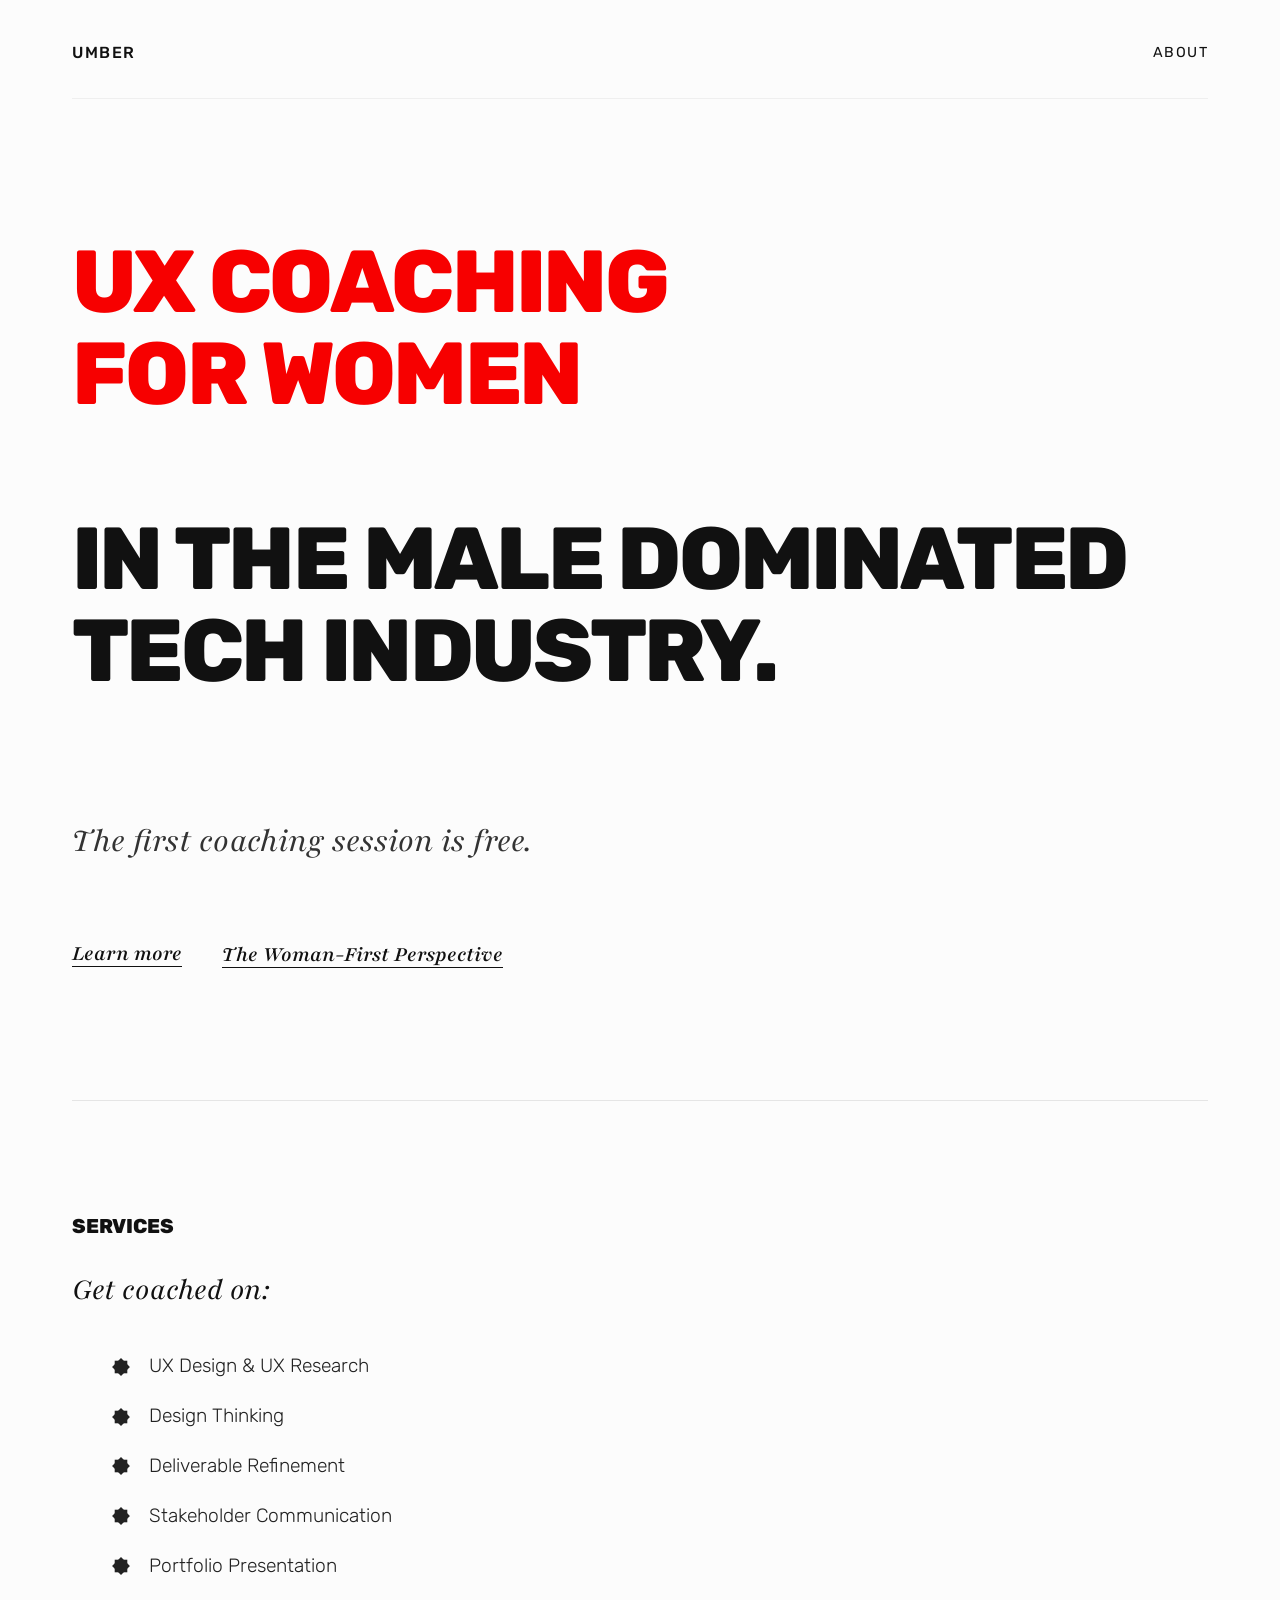
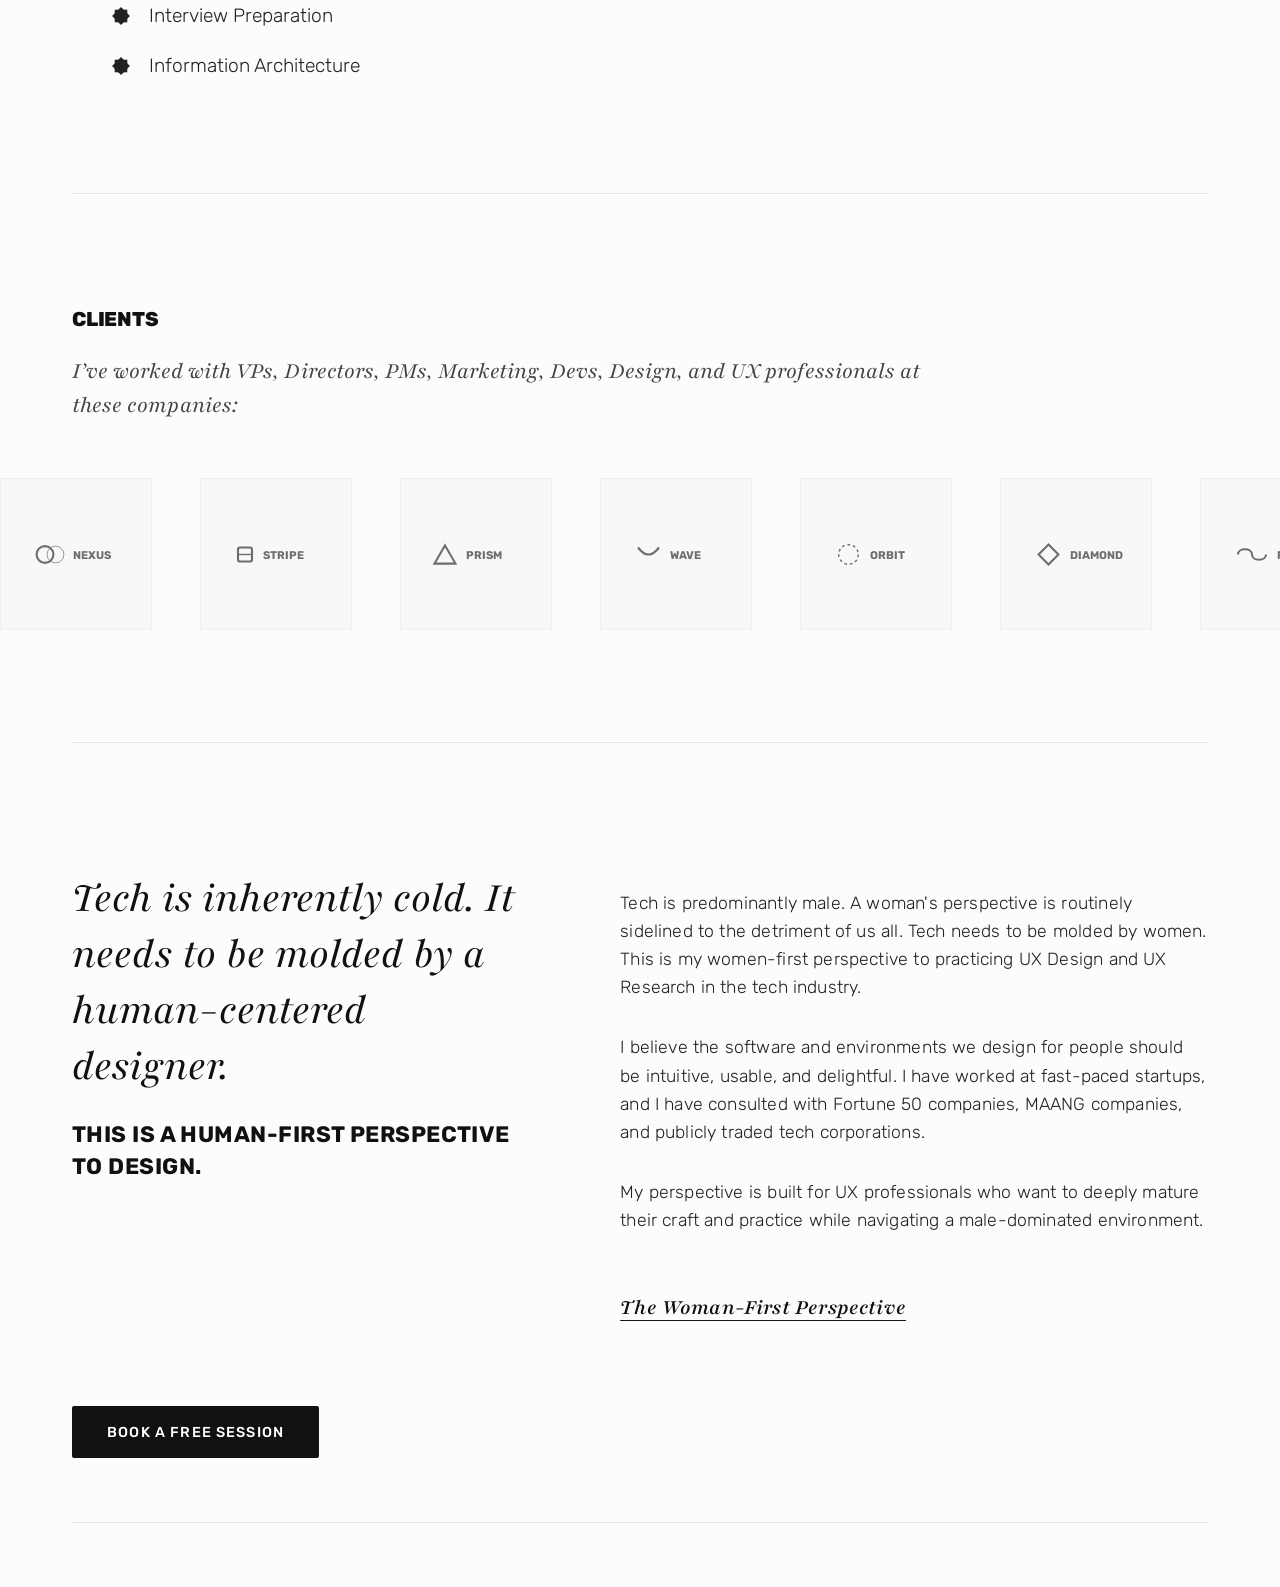
==== index.html @ 480c4ca4 "meta tags seo" ====
<!DOCTYPE html>
<html lang="en">
<head>
    <meta charset="UTF-8">
    <meta name="viewport" content="width=device-width, initial-scale=1.0">
    <title>Umber - UX Design & Research Coaching for Women in Tech</title>
    <meta name="description" content="Umber provides UX design and UX research coaching services for women in technology. Elevate your design thinking and research skills with expert, personalized mentorship.">
    
    <!-- 8-Pointed Star Favicon Data URI -->
    <link rel="icon" type="image/svg+xml" href="data:image/svg+xml,%3Csvg xmlns='http://www.w3.org/2000/svg' viewBox='0 0 100 100'%3E%3Crect x='15' y='15' width='70' height='70' fill='%23111111'/%3E%3Crect x='15' y='15' width='70' height='70' fill='%23111111' transform='rotate(45 50 50)'/%3E%3C/svg%3E">

    <!-- Google Fonts: Playfair (Serif) & Rubik (Sans-Serif) -->
    <link rel="preconnect" href="https://fonts.googleapis.com">
    <link rel="preconnect" href="https://fonts.gstatic.com" crossorigin>
    <link href="https://fonts.googleapis.com/css2?family=Playfair:ital,opsz,wght@0,5..1200,300..900;1,5..1200,300..900&family=Rubik:ital,wght@0,300..900;1,300..900&display=swap" rel="stylesheet">

    <!-- Linked External Stylesheet -->
    <link rel="stylesheet" href="style.css">
</head>
<body>

    <!-- SVG Symbol Assets -->
    <svg xmlns="http://www.w3.org/2000/svg" style="display: none;">
        <g id="eight-pointed-star">
            <rect x="15" y="15" width="70" height="70" fill="currentColor" />
            <rect x="15" y="15" width="70" height="70" fill="currentColor" transform="rotate(45 50 50)" />
        </g>
    </svg>

    <div class="container">
        
       <header id="top">
            <a href="#top" class="logo">Umber</a>
            <nav class="nav-links">
                <a href="about.html" class="nav-link">About</a>
            </nav>
        </header>

        <main>
            <section class="hero">
                <h1 class="display-message">
                    <span class="highlight-red">UX coaching <br> for women <br> <br> </span> in the male dominated tech industry.
                </h1>
                <p class="sub-headline">
                    <br> The first coaching session is free.
                </p>
                
                <div class="cta-links-wrapper">
                    <a href="#work-together" class="coastline-link">Learn more</a>
                    <button id="hero-manifesto-trigger" class="coastline-link">The Woman-First Perspective</button>
                </div>
            </section>

            <div class="divider"></div>

            <section class="capabilities-section" id="work-together">
                <h2 class="section-header-display">Services</h2>
                <h3 class="capabilities-subheader">Get coached on:</h3>
                
                <ul class="capabilities-list">
                    <li>
                        <svg class="star-icon" viewBox="0 0 100 100"><use href="#eight-pointed-star"/></svg>
                        UX Design & UX Research
                    </li>
                     <li>
                        <svg class="star-icon" viewBox="0 0 100 100"><use href="#eight-pointed-star"/></svg>
                        Design Thinking
                    </li>
                    <li>
                        <svg class="star-icon" viewBox="0 0 100 100"><use href="#eight-pointed-star"/></svg>
                        Deliverable Refinement
                    </li>
                    <li>
                        <svg class="star-icon" viewBox="0 0 100 100"><use href="#eight-pointed-star"/></svg>
                        Stakeholder Communication
                    </li>
                    <li>
                        <svg class="star-icon" viewBox="0 0 100 100"><use href="#eight-pointed-star"/></svg>
                        Portfolio Presentation
                    </li>
                    <li>
                        <svg class="star-icon" viewBox="0 0 100 100"><use href="#eight-pointed-star"/></svg>
                        Interview Preparation 
                    </li>
                    <li>
                        <svg class="star-icon" viewBox="0 0 100 100"><use href="#eight-pointed-star"/></svg>
                        Information Architecture
                    </li>
                  
                </ul>
            </section>

            <div class="divider"></div>

            <section class="credentials-section">
                <h2 class="section-header-display">Clients</h2>
                <h3 class="credentials-subheader">
                    I’ve worked with VPs, Directors, PMs, Marketing, Devs, Design, and UX professionals at these companies:
                </h3>
                
                <div class="logo-ticker-container">
                    <div class="logo-ticker-track">
                        <!-- Custom Modern Minimalist SVG Logos instead of generic texts -->
                        <div class="logo-box">
                            <svg class="logo-svg" viewBox="0 0 150 50" xmlns="http://www.w3.org/2000/svg">
                                <circle cx="30" cy="25" r="12" fill="none" stroke="#111" stroke-width="3"/>
                                <circle cx="45" cy="25" r="12" fill="none" stroke="#111" stroke-width="1"/>
                                <text x="70" y="31" font-family="'Rubik', sans-serif" font-weight="700" font-size="16" fill="#111">NEXUS</text>
                            </svg>
                        </div>
                        <div class="logo-box">
                            <svg class="logo-svg" viewBox="0 0 150 50" xmlns="http://www.w3.org/2000/svg">
                                <rect x="20" y="15" width="20" height="20" rx="3" fill="none" stroke="#111" stroke-width="3"/>
                                <line x1="20" y1="25" x2="40" y2="25" stroke="#111" stroke-width="2"/>
                                <text x="55" y="31" font-family="'Rubik', sans-serif" font-weight="700" font-size="16" fill="#111">STRIPE</text>
                            </svg>
                        </div>
                        <div class="logo-box">
                            <svg class="logo-svg" viewBox="0 0 150 50" xmlns="http://www.w3.org/2000/svg">
                                <polygon points="30,12 45,38 15,38" fill="none" stroke="#111" stroke-width="3"/>
                                <text x="60" y="31" font-family="'Rubik', sans-serif" font-weight="700" font-size="16" fill="#111">PRISM</text>
                            </svg>
                        </div>
                        <div class="logo-box">
                            <svg class="logo-svg" viewBox="0 0 150 50" xmlns="http://www.w3.org/2000/svg">
                                <path d="M20,15 Q35,35 50,15" fill="none" stroke="#111" stroke-width="3"/>
                                <text x="65" y="31" font-family="'Rubik', sans-serif" font-weight="700" font-size="16" fill="#111">WAVE</text>
                            </svg>
                        </div>
                        <div class="logo-box">
                            <svg class="logo-svg" viewBox="0 0 150 50" xmlns="http://www.w3.org/2000/svg">
                                <circle cx="35" cy="25" r="14" fill="none" stroke="#111" stroke-width="2" stroke-dasharray="4,4"/>
                                <text x="65" y="31" font-family="'Rubik', sans-serif" font-weight="700" font-size="16" fill="#111">ORBIT</text>
                            </svg>
                        </div>
                        <div class="logo-box">
                            <svg class="logo-svg" viewBox="0 0 150 50" xmlns="http://www.w3.org/2000/svg">
                                <rect x="25" y="15" width="20" height="20" fill="none" stroke="#111" stroke-width="3" transform="rotate(45 35 25)"/>
                                <text x="65" y="31" font-family="'Rubik', sans-serif" font-weight="700" font-size="16" fill="#111">DIAMOND</text>
                            </svg>
                        </div>
                        <div class="logo-box">
                            <svg class="logo-svg" viewBox="0 0 150 50" xmlns="http://www.w3.org/2000/svg">
                                <path d="M20,25 C20,15 40,15 40,25 C40,35 60,35 60,25" fill="none" stroke="#111" stroke-width="3"/>
                                <text x="75" y="31" font-family="'Rubik', sans-serif" font-weight="700" font-size="16" fill="#111">FLOW</text>
                            </svg>
                        </div>
                        <div class="logo-box">
                            <svg class="logo-svg" viewBox="0 0 150 50" xmlns="http://www.w3.org/2000/svg">
                                <line x1="20" y1="15" x2="40" y2="35" stroke="#111" stroke-width="3"/>
                                <line x1="40" y1="15" x2="20" y2="35" stroke="#111" stroke-width="3"/>
                                <text x="55" y="31" font-family="'Rubik', sans-serif" font-weight="700" font-size="16" fill="#111">MATRIX</text>
                            </svg>
                        </div>
                        
                        <!-- Duplicate Track for Infinite Animation Loop -->
                        <div class="logo-box">
                            <svg class="logo-svg" viewBox="0 0 150 50" xmlns="http://www.w3.org/2000/svg">
                                <circle cx="30" cy="25" r="12" fill="none" stroke="#111" stroke-width="3"/>
                                <circle cx="45" cy="25" r="12" fill="none" stroke="#111" stroke-width="1"/>
                                <text x="70" y="31" font-family="'Rubik', sans-serif" font-weight="700" font-size="16" fill="#111">NEXUS</text>
                            </svg>
                        </div>
                        <div class="logo-box">
                            <svg class="logo-svg" viewBox="0 0 150 50" xmlns="http://www.w3.org/2000/svg">
                                <rect x="20" y="15" width="20" height="20" rx="3" fill="none" stroke="#111" stroke-width="3"/>
                                <line x1="20" y1="25" x2="40" y2="25" stroke="#111" stroke-width="2"/>
                                <text x="55" y="31" font-family="'Rubik', sans-serif" font-weight="700" font-size="16" fill="#111">STRIPE</text>
                            </svg>
                        </div>
                        <div class="logo-box">
                            <svg class="logo-svg" viewBox="0 0 150 50" xmlns="http://www.w3.org/2000/svg">
                                <polygon points="30,12 45,38 15,38" fill="none" stroke="#111" stroke-width="3"/>
                                <text x="60" y="31" font-family="'Rubik', sans-serif" font-weight="700" font-size="16" fill="#111">PRISM</text>
                            </svg>
                        </div>
                        <div class="logo-box">
                            <svg class="logo-svg" viewBox="0 0 150 50" xmlns="http://www.w3.org/2000/svg">
                                <path d="M20,15 Q35,35 50,15" fill="none" stroke="#111" stroke-width="3"/>
                                <text x="65" y="31" font-family="'Rubik', sans-serif" font-weight="700" font-size="16" fill="#111">WAVE</text>
                            </svg>
                        </div>
                        <div class="logo-box">
                            <svg class="logo-svg" viewBox="0 0 150 50" xmlns="http://www.w3.org/2000/svg">
                                <circle cx="35" cy="25" r="14" fill="none" stroke="#111" stroke-width="2" stroke-dasharray="4,4"/>
                                <text x="65" y="31" font-family="'Rubik', sans-serif" font-weight="700" font-size="16" fill="#111">ORBIT</text>
                            </svg>
                        </div>
                        <div class="logo-box">
                            <svg class="logo-svg" viewBox="0 0 150 50" xmlns="http://www.w3.org/2000/svg">
                                <rect x="25" y="15" width="20" height="20" fill="none" stroke="#111" stroke-width="3" transform="rotate(45 35 25)"/>
                                <text x="65" y="31" font-family="'Rubik', sans-serif" font-weight="700" font-size="16" fill="#111">DIAMOND</text>
                            </svg>
                        </div>
                        <div class="logo-box">
                            <svg class="logo-svg" viewBox="0 0 150 50" xmlns="http://www.w3.org/2000/svg">
                                <path d="M20,25 C20,15 40,15 40,25 C40,35 60,35 60,25" fill="none" stroke="#111" stroke-width="3"/>
                                <text x="75" y="31" font-family="'Rubik', sans-serif" font-weight="700" font-size="16" fill="#111">FLOW</text>
                            </svg>
                        </div>
                        <div class="logo-box">
                            <svg class="logo-svg" viewBox="0 0 150 50" xmlns="http://www.w3.org/2000/svg">
                                <line x1="20" y1="15" x2="40" y2="35" stroke="#111" stroke-width="3"/>
                                <line x1="40" y1="15" x2="20" y2="35" stroke="#111" stroke-width="3"/>
                                <text x="55" y="31" font-family="'Rubik', sans-serif" font-weight="700" font-size="16" fill="#111">MATRIX</text>
                            </svg>
                        </div>
                    </div>
                </div>
            </section>

            <div class="divider"></div>

            <section class="about-section" id="manifesto-section">
                <div class="manifesto-lead">
                    Tech is inherently cold. It needs to be molded by a human-centered designer.
                    <span>This is a human-first perspective to design.</span>
                </div>

                <div class="about-content">
                    <input type="checkbox" id="read-more-toggle">
                    
                    <p>
                        Tech is predominantly male. A woman's perspective is routinely sidelined to the detriment of us all. Tech needs to be molded by women. This is my women-first perspective to practicing UX Design and UX Research in the tech industry.
                    </p>
                    <p>
                        I believe the software and environments we design for people should be intuitive, usable, and delightful. I have worked at fast-paced startups, and I have consulted with Fortune 50 companies, MAANG companies, and publicly traded tech corporations. 
                    </p>
                    <p>
                        My perspective is built for UX professionals who want to deeply mature their craft and practice while navigating a male-dominated environment.
                    </p>

                    <div class="read-more-target">
                        <p>
                            In tech, men control the pace of work. The woman-first lens flips this paradigm completely. It requires changing the default behavior mechanics of how you show up in digital spaces daily.
                        </p>

                        <div class="framework-block">
                            <div class="framework-title">Be Woman First To:</div>
                            <ul class="framework-list first-list">
                                <li>Enter the meeting room</li>
                                <li>Turn on your camera</li>
                                <li>Respond in lines of communication</li>
                                <li>Push the execution update</li>
                                <li>Summarize the alignment</li>
                            </ul>

                            <div class="framework-title">Be Woman Last To:</div>
                            <ul class="framework-list last-list">
                                <li>Organize secondary administrative tasks</li>
                                <li>Remind others of basic responsibilities</li>
                                <li>Clean up administrative messes</li>
                            </ul>
                        </div>

                        <p>
                            This means forgoing default subordinate roles in favor of taking absolute control of the pace of work.
                        </p>

                        <div class="consequences-container">
                            <div class="consequence-card">
                                <div class="consequence-num">1st Order</div>
                                <div class="consequence-text">You will instantly become significantly more valuable to your immediate team.</div>
                            </div>
                            <div class="consequence-card">
                                <div class="consequence-num">2nd Order</div>
                                <div class="consequence-text">You will secure actual organizational power and leverage.</div>
                            </div>
                            <div class="consequence-card threat">
                                <div class="consequence-num">3rd Order</div>
                                <div class="consequence-text">You will become a direct threat to the male-tech-complex.</div>
                            </div>
                        </div>
                    </div>
                    
                    <label for="read-more-toggle" class="coastline-link read-more-trigger">The Woman-First Perspective</label>
                </div>
            </section>

            <div class="cta-links-wrapper">
                    <a href="https://calendly.com/umber-umberconsulting/30min" target="_blank" class="calendly-anchor">
                        <button class="calendly-btn" style="cursor: pointer;">Book a Free Session</button>
                    </a>
                     </div>

            <div class="divider"></div>

    
        </main>
    </div>

    <script>
        // Micro-interaction Handler to manage scroll & manifesto expand
        const heroManifestoTrigger = document.getElementById('hero-manifesto-trigger');
        const readMoreToggle = document.getElementById('read-more-toggle');
        const manifestoSection = document.getElementById('manifesto-section');

        heroManifestoTrigger.addEventListener('click', (e) => {
            e.preventDefault();
            
            // Check the hidden read more input box to reveal the full content
            readMoreToggle.checked = true;

            // Smoothly target scroll focus down to the manifesto section
            manifestoSection.scrollIntoView({ behavior: 'smooth' });
        });
    </script>
</body>
</html>
---- style.css ----
{
box-sizing: border-box;
margin: 0;
padding: 0;
}

html {
scroll-behavior: smooth;
}

body {
background-color: #fcfcfc;
color: #111111;
font-family: 'Rubik', sans-serif;
font-weight: 300;
line-height: 1.6;
overflow-x: hidden;
}

/* STREAMING_CHUNK: Setting up reusable grid container dimensions /
/ Layout Container */
.container {
max-width: 1200px;
margin: 0 auto;
padding: 0 4rem;
}

@media (max-width: 768px) {
.container {
padding: 0 1.5rem;
}
}

 /* Header / Navigation */
        header {
                        position: sticky;
            top: 0;

            background-color: rgba(252, 252, 252, 0.95);
            backdrop-filter: blur(12px);
            -webkit-backdrop-filter: blur(12px);
            z-index: 1000;
            padding: 2rem 0;

            display: flex;
            justify-content: space-between;
            align-items: center;
            border-bottom: 1px solid rgba(17, 17, 17, 0.05);
            transition: padding 0.3s ease;
        }

        .logo {
            font-family: 'Rubik', sans-serif;
            font-weight: 500;
            font-size: 1rem;
            text-transform: uppercase;
            letter-spacing: 0.1em;
            text-decoration: none;
            color: #111111;
        }

        .nav-links {
            display: flex;
            gap: 2.5rem;
        }

        .nav-link {
            font-family: 'Rubik', sans-serif;
            font-weight: 400;
            font-size: 0.9rem;
            text-transform: uppercase;
            letter-spacing: 0.1em;
            text-decoration: none;
            color: #111111;
            position: relative;
            transition: color 0.2s ease;
        }

        .nav-link::after {
            content: '';
            position: absolute;
            width: 100%;
            transform: scaleX(0);
            height: 1px;
            bottom: -4px;
            left: 0;
            background-color: #f70000;
            transform-origin: bottom right;
            transition: transform 0.25s ease-out;
        }

        .nav-link:hover {
            color: #f70000;
        }

        .nav-link:hover::after {
            transform: scaleX(1);
            transform-origin: bottom left;
        }

/* Divider Line */
.divider {
height: 1px;
background-color: #e5e5e5;
margin: 4rem 0;
}

/* STREAMING_CHUNK: Styling homepage hero components and headline markers /
/ Hero Section */
.hero {
min-height: 70vh;
display: flex;
flex-direction: column;
justify-content: center;
padding: 4rem 0;
}

.display-message {
font-family: 'Rubik', sans-serif;
font-weight: 800;
font-size: clamp(2.8rem, 7vw, 5.5rem);
line-height: 1.05;
letter-spacing: -0.03em;
text-transform: uppercase;
margin-bottom: 2.5rem;
max-width: 1150px;
}

.highlight-red {
color: #f70000;
}

.sub-headline {
font-family: 'Playfair', serif;
font-style: italic;
font-weight: 400;
font-size: clamp(1.4rem, 2.8vw, 2.2rem);
color: #333333;
margin-bottom: 3.5rem;
max-width: 850px;
line-height: 1.3;
}

/* STREAMING_CHUNK: Configuring typographic links for premium brand look /
/ Inline CTA Links Block */
.cta-links-wrapper {
display: flex;
flex-wrap: wrap;
gap: 2.5rem;
margin-top: 1rem;
}

/* Calendly Rectangle Button Style */
.calendly-anchor {
text-decoration: none;
display: inline-block;
}

.calendly-btn {
display: inline-block;
font-family: 'Rubik', sans-serif;
font-weight: 500;
font-size: 0.9rem;
text-transform: uppercase;
letter-spacing: 0.08em;
background-color: #111111;
color: #ffffff;
border: none;
border-radius: 2px;
padding: 1.1rem 2.2rem;
cursor: pointer;
transition: background-color 0.2s ease, transform 0.1s ease;
}

.calendly-btn:hover {
background-color: #333333; /* Lighter black on hover */
}

.calendly-btn:active {
background-color: #444444; /* Even lighter black on click /
transform: scale(0.98); / Visual responsive feedback */
}

/* Typographic Coastline-fallback Link Styles */
.coastline-link {
display: inline-block;
font-family: 'Coastline', 'Playfair', serif;
font-style: italic;
font-weight: 600;
font-size: clamp(1.1rem, 1.8vw, 1.4rem);
color: #111111;
text-decoration: underline;
text-underline-offset: 6px;
text-decoration-thickness: 1px;
cursor: pointer;
border: none;
background: none;
padding: 0;
transition: color 0.2s ease, text-decoration-color 0.2s ease;
}

.coastline-link:hover,
.coastline-link:focus {
color: #666666;
text-decoration-color: #666666;
outline: none;
}

/* STREAMING_CHUNK: Defining structural layout headers and layout services /
/ Section Headings Styling */
.section-header-display {
font-family: 'Rubik', sans-serif;
font-weight: 800;
font-size: 20px;
line-height: 1.2;
letter-spacing: -0.01em;
text-transform: uppercase;
margin-bottom: 0.75rem;
color: #111111;
}

/* Capabilities Section */
.capabilities-section {
padding: 2rem 0;
scroll-margin-top: 4rem;
}

.capabilities-subheader {
font-family: 'Playfair', serif;
font-style: italic;
font-weight: 400;
font-size: clamp(1.4rem, 2.5vw, 2rem);
color: #111111;
margin-bottom: 2.5rem;
line-height: 1.3;
}

.capabilities-list {
list-style: none;
display: flex;
flex-direction: column;
gap: clamp(12px, 1.5vw, 20px);
}

.capabilities-list li {
font-family: 'Rubik', sans-serif;
font-weight: 300;
font-size: clamp(1.1rem, 1.5vw, 1.5rem);
color: #222222;
display: flex;
align-items: center;
gap: 1.2rem;
}

.star-icon {
width: clamp(14px, 1.5vw, 18px);
height: clamp(14px, 1.5vw, 18px);
flex-shrink: 0;
}

/* STREAMING_CHUNK: Formatting infinite marquee client logo loop and frames /
/ Credentials Section */
.credentials-section {
padding: 2rem 0;
}

.credentials-subheader {
font-family: 'Playfair', serif;
font-style: italic;
font-weight: 400;
font-size: clamp(1.1rem, 2vw, 1.5rem);
color: #444444;
margin-bottom: 2.5rem;
max-width: 900px;
line-height: 1.4;
}

/* Infinite Horizontal Logo Ticker */
.logo-ticker-container {
width: 100vw;
position: relative;
left: 50%;
right: 50%;
margin-left: -50vw;
margin-right: -50vw;
overflow: hidden;
display: flex;
}

.logo-ticker-track {
display: flex;
width: calc(150px * 16 + 3rem * 16);
animation: slowScroll 35s linear infinite;
gap: 3rem;
padding: 1rem 0;
}

.logo-ticker-container:hover .logo-ticker-track {
animation-play-state: paused;
}

.logo-box {
width: 150px;
height: 150px;
flex-shrink: 0;
display: flex;
align-items: center;
justify-content: center;
background-color: #f7f7f7;
border: 1px solid #e9e9e9;
filter: grayscale(100%);
opacity: 0.6;
transition: opacity 0.2s ease, filter 0.2s ease;
}

.logo-box:hover {
filter: grayscale(0%);
opacity: 0.9;
}

.logo-svg {
width: 70%;
height: 70%;
}

@keyframes slowScroll {
0% { transform: translateX(0); }
100% { transform: translateX(calc(-150px * 8 - 3rem * 8)); }
}

/* STREAMING_CHUNK: Styling editorial layout and manifesto layout grids /
/ Enhanced Manifesto Style About Section */
.about-section {
display: grid;
grid-template-columns: 1fr 1.3fr;
gap: 6rem;
padding-top: 4rem;
padding-bottom: 4rem;
align-items: start;
scroll-margin-top: 4rem;
}

@media (max-width: 900px) {
.about-section {
grid-template-columns: 1fr;
gap: 4rem;
padding-bottom: 4rem;
}
}

.manifesto-lead {
font-family: 'Playfair', serif;
font-style: italic;
font-weight: 400;
font-size: clamp(1.8rem, 3.5vw, 2.8rem);
line-height: 1.25;
color: #111111;
}

.manifesto-lead span {
display: block;
margin-top: 1.5rem;
font-family: 'Rubik', sans-serif;
font-weight: 700;
font-style: normal;
font-size: clamp(1.1rem, 1.8vw, 1.4rem);
text-transform: uppercase;
letter-spacing: 0.02em;
line-height: 1.4;
}

/* Narrative Column Styles */
.about-content {
font-family: 'Rubik', sans-serif;
font-weight: 300;
font-size: clamp(1.1rem, 1.3vw, 1.35rem);
letter-spacing: 0.01em;
color: #222222;
}

.about-content p {
margin-bottom: 2rem;
}

.framework-block {
margin: 2.5rem 0;
padding-left: 1.5rem;
border-left: 1px solid #111111;
}

.framework-title {
font-weight: 600;
text-transform: uppercase;
font-size: 0.95rem;
letter-spacing: 0.05em;
margin-bottom: 1rem;
color: #111111;
}

.framework-list {
list-style: none;
display: flex;
flex-direction: column;
gap: 0.5rem;
margin-bottom: 1.5rem;
}

.framework-list li {
position: relative;
}

.framework-list.first-list li::before {
content: "→";
position: absolute;
left: -1.2rem;
color: #111111;
}

.framework-list.last-list li::before {
content: "×";
position: absolute;
left: -1.2rem;
color: #888888;
font-weight: 400;
}

/* STREAMING_CHUNK: Adjusting structural spacing for consequences and order markers /
/ Order of Consequences Styling */
.consequences-container {
margin-top: 3rem;
display: flex;
flex-direction: column;
gap: 1.5rem;
}

.consequence-card {
display: grid;
grid-template-columns: 140px 1fr;
gap: 1.5rem;
align-items: start;
}

@media (max-width: 480px) {
.consequence-card {
grid-template-columns: 1fr;
gap: 0.5rem;
}
}

.consequence-num {
font-family: 'Playfair', serif;
font-style: italic;
font-weight: 400;
font-size: clamp(1.3rem, 2vw, 1.6rem);
line-height: 1.2;
color: #111111;
}

.consequence-text {
font-weight: 300;
line-height: 1.4;
padding-top: 0.2rem;
}

.consequence-card.threat .consequence-num,
.consequence-card.threat .consequence-text {
font-weight: 300;
}

/* Progressive Read More Engine */
.read-more-target {
max-height: 0;
opacity: 0;
overflow: hidden;
transition: max-height 0.5s cubic-bezier(0, 1, 0, 1), opacity 0.4s ease;
}

#read-more-toggle {
display: none;
}

#read-more-toggle:checked ~ .read-more-target {
max-height: 1500px;
opacity: 1;
transition: max-height 0.8s cubic-bezier(1, 0, 1, 0), opacity 0.6s ease;
}

.read-more-trigger {
display: inline-block;
margin-top: 1.5rem;
}

#read-more-toggle:checked ~ .read-more-trigger {
display: none;
}

/* STREAMING_CHUNK: Setting up biography profiles and vector layout definitions /
/ About Page - Profile Details Layout */
.bio-section {
padding: 2rem 0 8rem 0;
}

.bio-grid {
display: grid;
grid-template-columns: 1fr 2fr;
gap: 4rem;
margin-top: 2rem;
align-items: start;
}

@media (max-width: 768px) {
.bio-grid {
grid-template-columns: 1fr;
gap: 2.5rem;
}
}

.bio-profile-card {
display: flex;
flex-direction: column;
gap: 1.5rem;
}

.avatar-frame {
width: 100%;
max-width: 280px;
aspect-ratio: 1;
background-color: #f3f3f3;
border: 1px solid #e5e5e5;
border-radius: 8px;
display: flex;
align-items: center;
justify-content: center;
overflow: hidden;
padding: 1.5rem;
}

.avatar-svg {
width: 100%;
height: 100%;
color: #111111;
opacity: 0.85;
}

.avatar-svg .accent-star {
color: #f70000;
}

.bio-name {
font-family: 'Playfair', serif;
font-style: italic;
font-weight: 600;
font-size: 1.8rem;
color: #111111;
line-height: 1.2;
}

.bio-title {
font-family: 'Rubik', sans-serif;
font-weight: 400;
font-size: 0.95rem;
text-transform: uppercase;
letter-spacing: 0.05em;
color: #666666;
margin-top: -0.5rem;
}

.bio-narrative {
font-family: 'Rubik', sans-serif;
font-weight: 300;
font-size: clamp(1.1rem, 1.3vw, 1.35rem);
letter-spacing: 0.01em;
color: #222222;
display: flex;
flex-direction: column;
gap: 2rem;
}

.bio-narrative p {
line-height: 1.6;
}
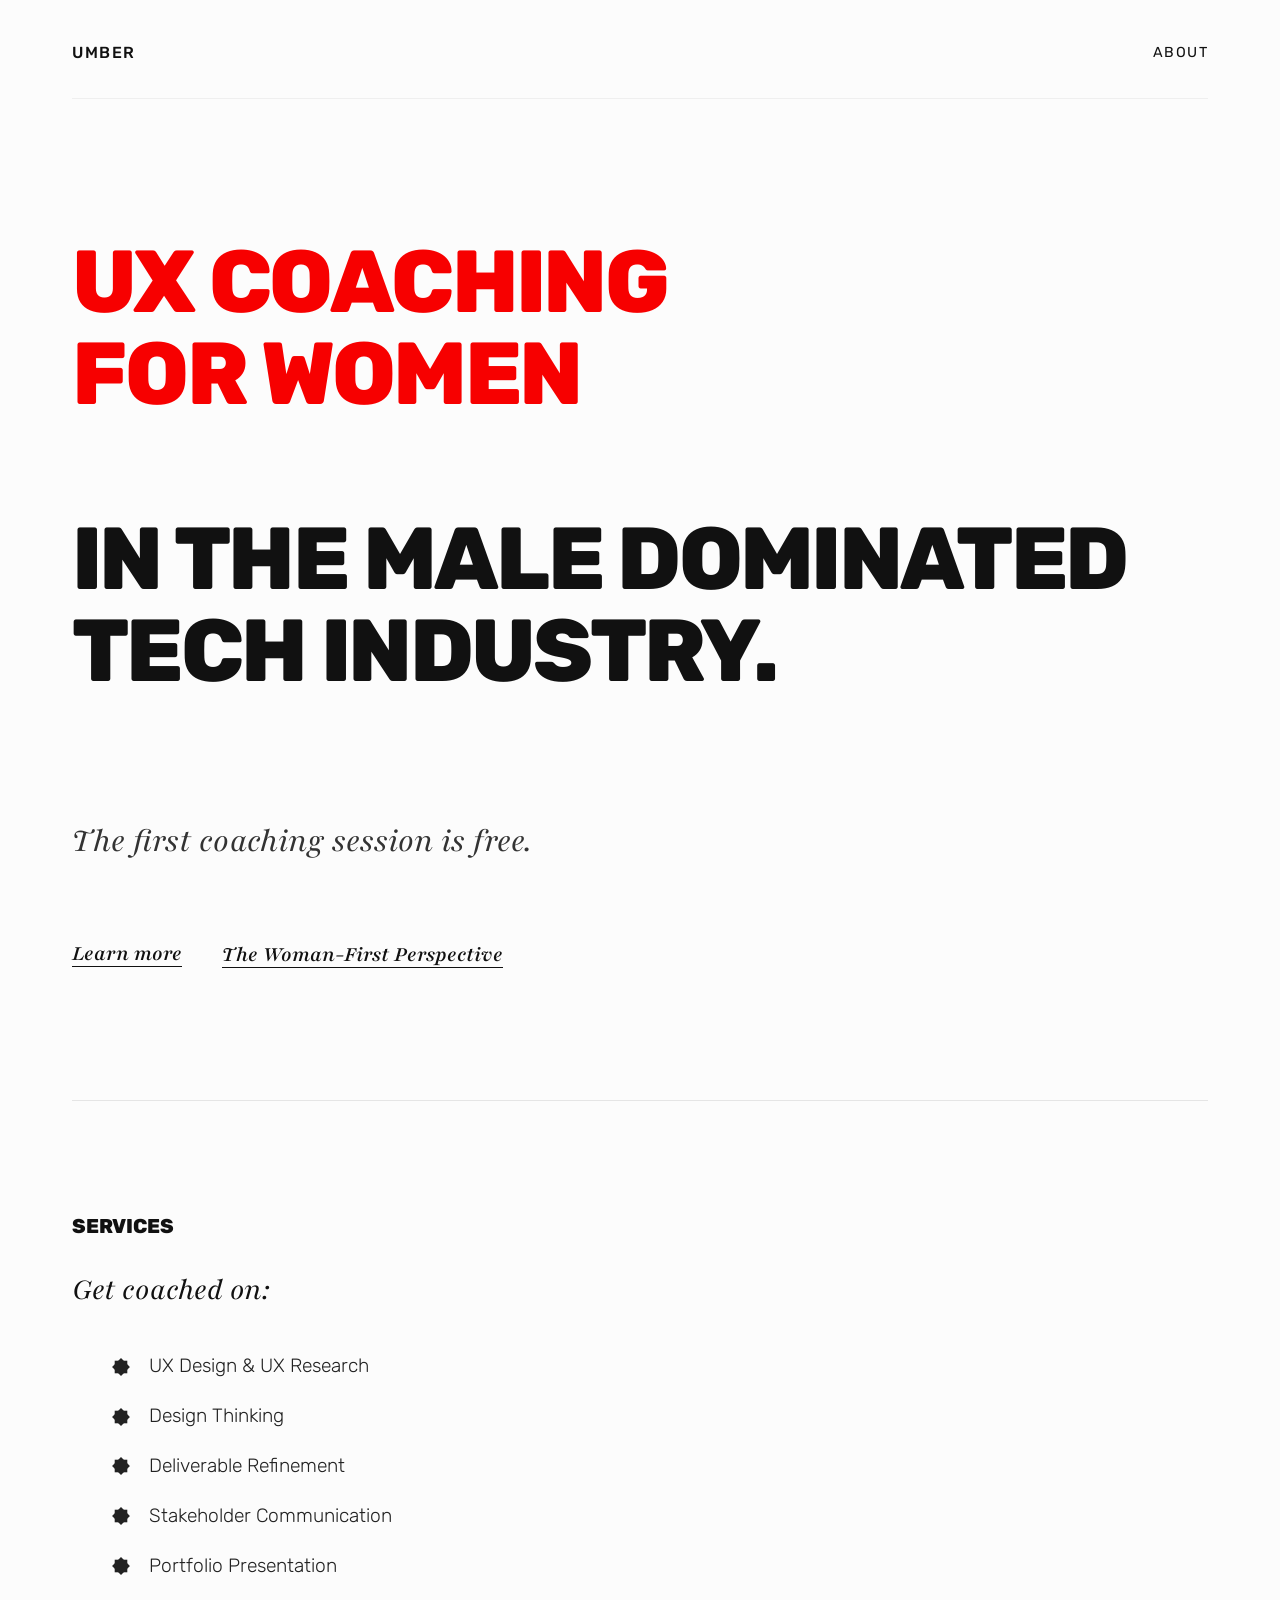
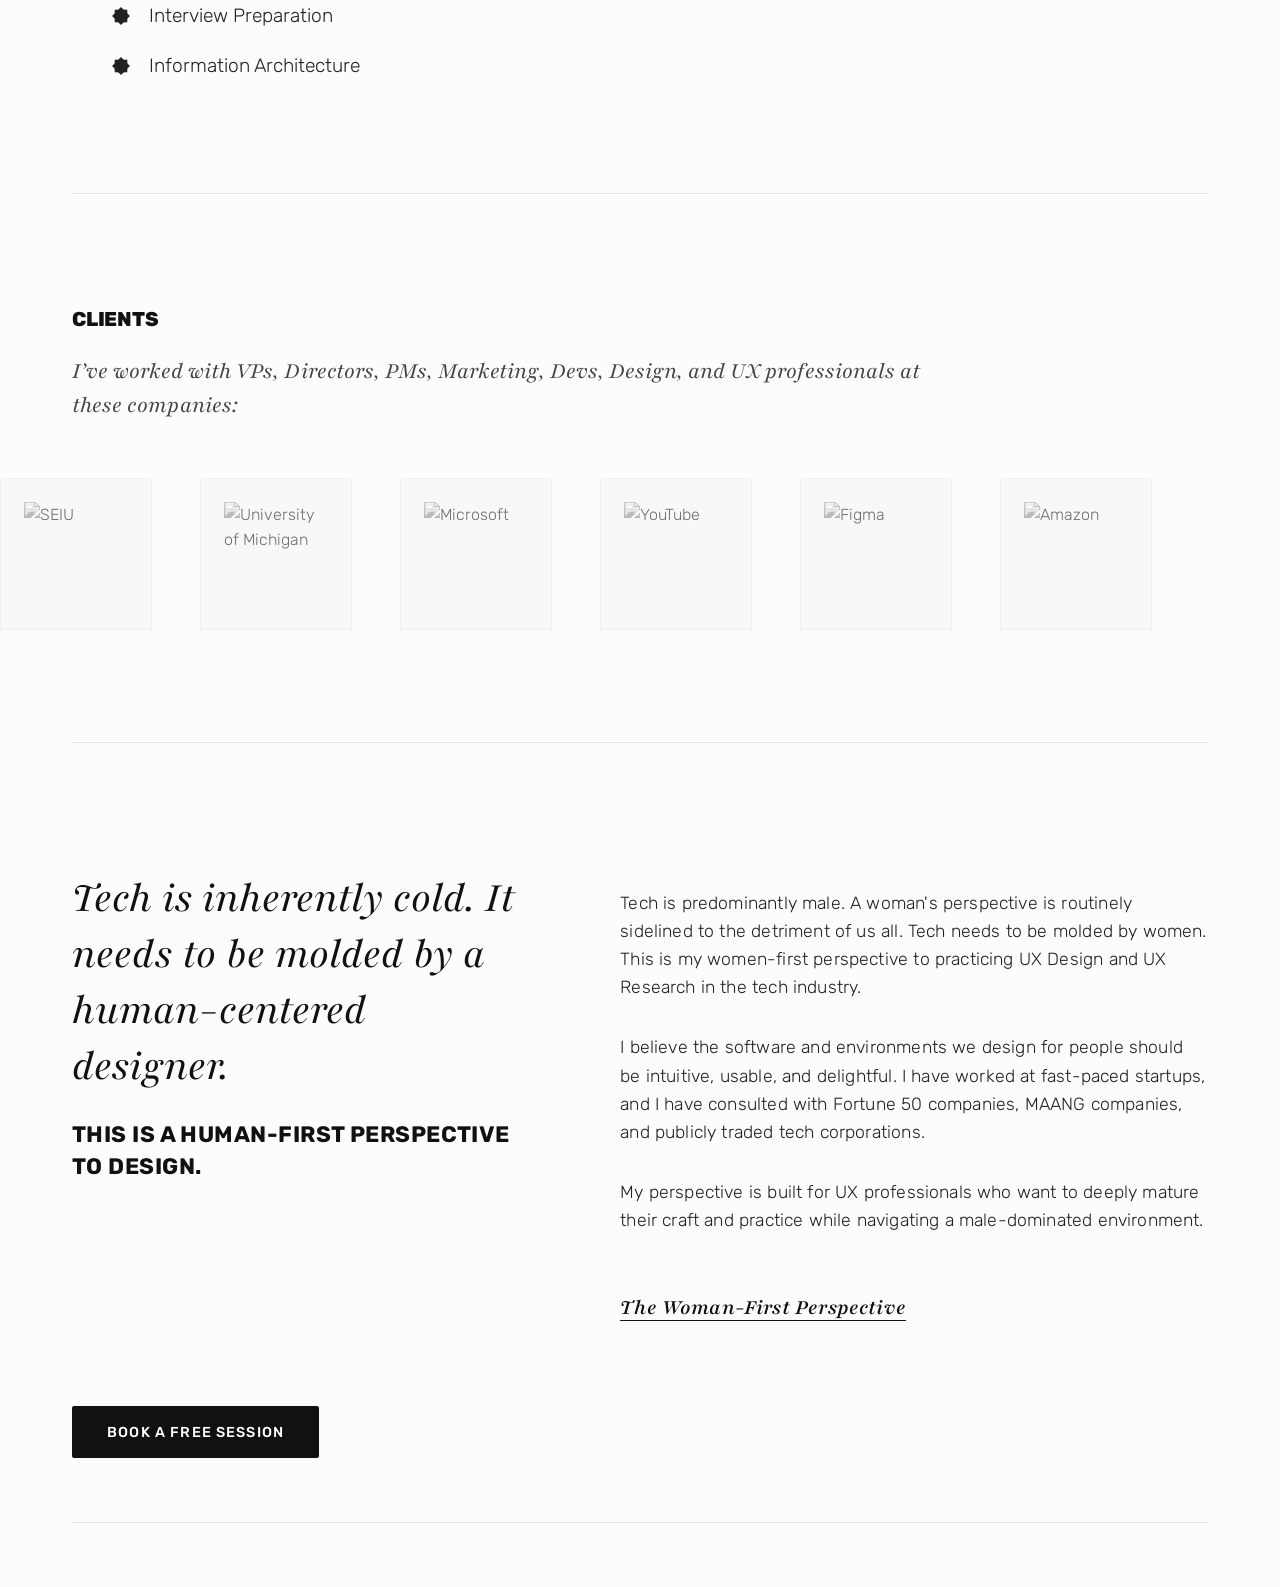
==== commit 1f258b13: "ticker images" ====
--- a/index.html
+++ b/index.html
@@ -92,122 +92,25 @@
 
             <div class="divider"></div>
 
-            <section class="credentials-section">
-                <h2 class="section-header-display">Clients</h2>
-                <h3 class="credentials-subheader">
-                    I’ve worked with VPs, Directors, PMs, Marketing, Devs, Design, and UX professionals at these companies:
-                </h3>
-                
-                <div class="logo-ticker-container">
-                    <div class="logo-ticker-track">
-                        <!-- Custom Modern Minimalist SVG Logos instead of generic texts -->
-                        <div class="logo-box">
-                            <svg class="logo-svg" viewBox="0 0 150 50" xmlns="http://www.w3.org/2000/svg">
-                                <circle cx="30" cy="25" r="12" fill="none" stroke="#111" stroke-width="3"/>
-                                <circle cx="45" cy="25" r="12" fill="none" stroke="#111" stroke-width="1"/>
-                                <text x="70" y="31" font-family="'Rubik', sans-serif" font-weight="700" font-size="16" fill="#111">NEXUS</text>
-                            </svg>
-                        </div>
-                        <div class="logo-box">
-                            <svg class="logo-svg" viewBox="0 0 150 50" xmlns="http://www.w3.org/2000/svg">
-                                <rect x="20" y="15" width="20" height="20" rx="3" fill="none" stroke="#111" stroke-width="3"/>
-                                <line x1="20" y1="25" x2="40" y2="25" stroke="#111" stroke-width="2"/>
-                                <text x="55" y="31" font-family="'Rubik', sans-serif" font-weight="700" font-size="16" fill="#111">STRIPE</text>
-                            </svg>
-                        </div>
-                        <div class="logo-box">
-                            <svg class="logo-svg" viewBox="0 0 150 50" xmlns="http://www.w3.org/2000/svg">
-                                <polygon points="30,12 45,38 15,38" fill="none" stroke="#111" stroke-width="3"/>
-                                <text x="60" y="31" font-family="'Rubik', sans-serif" font-weight="700" font-size="16" fill="#111">PRISM</text>
-                            </svg>
-                        </div>
-                        <div class="logo-box">
-                            <svg class="logo-svg" viewBox="0 0 150 50" xmlns="http://www.w3.org/2000/svg">
-                                <path d="M20,15 Q35,35 50,15" fill="none" stroke="#111" stroke-width="3"/>
-                                <text x="65" y="31" font-family="'Rubik', sans-serif" font-weight="700" font-size="16" fill="#111">WAVE</text>
-                            </svg>
-                        </div>
-                        <div class="logo-box">
-                            <svg class="logo-svg" viewBox="0 0 150 50" xmlns="http://www.w3.org/2000/svg">
-                                <circle cx="35" cy="25" r="14" fill="none" stroke="#111" stroke-width="2" stroke-dasharray="4,4"/>
-                                <text x="65" y="31" font-family="'Rubik', sans-serif" font-weight="700" font-size="16" fill="#111">ORBIT</text>
-                            </svg>
-                        </div>
-                        <div class="logo-box">
-                            <svg class="logo-svg" viewBox="0 0 150 50" xmlns="http://www.w3.org/2000/svg">
-                                <rect x="25" y="15" width="20" height="20" fill="none" stroke="#111" stroke-width="3" transform="rotate(45 35 25)"/>
-                                <text x="65" y="31" font-family="'Rubik', sans-serif" font-weight="700" font-size="16" fill="#111">DIAMOND</text>
-                            </svg>
-                        </div>
-                        <div class="logo-box">
-                            <svg class="logo-svg" viewBox="0 0 150 50" xmlns="http://www.w3.org/2000/svg">
-                                <path d="M20,25 C20,15 40,15 40,25 C40,35 60,35 60,25" fill="none" stroke="#111" stroke-width="3"/>
-                                <text x="75" y="31" font-family="'Rubik', sans-serif" font-weight="700" font-size="16" fill="#111">FLOW</text>
-                            </svg>
-                        </div>
-                        <div class="logo-box">
-                            <svg class="logo-svg" viewBox="0 0 150 50" xmlns="http://www.w3.org/2000/svg">
-                                <line x1="20" y1="15" x2="40" y2="35" stroke="#111" stroke-width="3"/>
-                                <line x1="40" y1="15" x2="20" y2="35" stroke="#111" stroke-width="3"/>
-                                <text x="55" y="31" font-family="'Rubik', sans-serif" font-weight="700" font-size="16" fill="#111">MATRIX</text>
-                            </svg>
-                        </div>
-                        
-                        <!-- Duplicate Track for Infinite Animation Loop -->
-                        <div class="logo-box">
-                            <svg class="logo-svg" viewBox="0 0 150 50" xmlns="http://www.w3.org/2000/svg">
-                                <circle cx="30" cy="25" r="12" fill="none" stroke="#111" stroke-width="3"/>
-                                <circle cx="45" cy="25" r="12" fill="none" stroke="#111" stroke-width="1"/>
-                                <text x="70" y="31" font-family="'Rubik', sans-serif" font-weight="700" font-size="16" fill="#111">NEXUS</text>
-                            </svg>
-                        </div>
-                        <div class="logo-box">
-                            <svg class="logo-svg" viewBox="0 0 150 50" xmlns="http://www.w3.org/2000/svg">
-                                <rect x="20" y="15" width="20" height="20" rx="3" fill="none" stroke="#111" stroke-width="3"/>
-                                <line x1="20" y1="25" x2="40" y2="25" stroke="#111" stroke-width="2"/>
-                                <text x="55" y="31" font-family="'Rubik', sans-serif" font-weight="700" font-size="16" fill="#111">STRIPE</text>
-                            </svg>
-                        </div>
-                        <div class="logo-box">
-                            <svg class="logo-svg" viewBox="0 0 150 50" xmlns="http://www.w3.org/2000/svg">
-                                <polygon points="30,12 45,38 15,38" fill="none" stroke="#111" stroke-width="3"/>
-                                <text x="60" y="31" font-family="'Rubik', sans-serif" font-weight="700" font-size="16" fill="#111">PRISM</text>
-                            </svg>
-                        </div>
-                        <div class="logo-box">
-                            <svg class="logo-svg" viewBox="0 0 150 50" xmlns="http://www.w3.org/2000/svg">
-                                <path d="M20,15 Q35,35 50,15" fill="none" stroke="#111" stroke-width="3"/>
-                                <text x="65" y="31" font-family="'Rubik', sans-serif" font-weight="700" font-size="16" fill="#111">WAVE</text>
-                            </svg>
-                        </div>
-                        <div class="logo-box">
-                            <svg class="logo-svg" viewBox="0 0 150 50" xmlns="http://www.w3.org/2000/svg">
-                                <circle cx="35" cy="25" r="14" fill="none" stroke="#111" stroke-width="2" stroke-dasharray="4,4"/>
-                                <text x="65" y="31" font-family="'Rubik', sans-serif" font-weight="700" font-size="16" fill="#111">ORBIT</text>
-                            </svg>
-                        </div>
-                        <div class="logo-box">
-                            <svg class="logo-svg" viewBox="0 0 150 50" xmlns="http://www.w3.org/2000/svg">
-                                <rect x="25" y="15" width="20" height="20" fill="none" stroke="#111" stroke-width="3" transform="rotate(45 35 25)"/>
-                                <text x="65" y="31" font-family="'Rubik', sans-serif" font-weight="700" font-size="16" fill="#111">DIAMOND</text>
-                            </svg>
-                        </div>
-                        <div class="logo-box">
-                            <svg class="logo-svg" viewBox="0 0 150 50" xmlns="http://www.w3.org/2000/svg">
-                                <path d="M20,25 C20,15 40,15 40,25 C40,35 60,35 60,25" fill="none" stroke="#111" stroke-width="3"/>
-                                <text x="75" y="31" font-family="'Rubik', sans-serif" font-weight="700" font-size="16" fill="#111">FLOW</text>
-                            </svg>
-                        </div>
-                        <div class="logo-box">
-                            <svg class="logo-svg" viewBox="0 0 150 50" xmlns="http://www.w3.org/2000/svg">
-                                <line x1="20" y1="15" x2="40" y2="35" stroke="#111" stroke-width="3"/>
-                                <line x1="40" y1="15" x2="20" y2="35" stroke="#111" stroke-width="3"/>
-                                <text x="55" y="31" font-family="'Rubik', sans-serif" font-weight="700" font-size="16" fill="#111">MATRIX</text>
-                            </svg>
-                        </div>
-                    </div>
-                </div>
-            </section>
+                    <section class="credentials-section">
+            <h2 class="section-header-display">Clients</h2>
+            <h3 class="credentials-subheader">
+                I’ve worked with VPs, Directors, PMs, Marketing, Devs, Design, and UX professionals at these companies:
+            </h3>
+            
+            <div class="logo-ticker-container">
+                <div class="logo-ticker-track">
+                    <!-- Logo Ticker content -->
+                    <div class="logo-box"><img src="/images/seiu.svg" alt="SEIU" class="logo-svg"></div>
+                    <div class="logo-box"><img src="/images/university-of-michigan-3.svg" alt="University of Michigan" class="logo-svg"></div>
+                    <div class="logo-box"><img src="/images/microsoft-6.svg" alt="Microsoft" class="logo-svg"></div>
+                    <div class="logo-box"><img src="/images/youtube-6.svg" alt="YouTube" class="logo-svg"></div>
+                    <div class="logo-box"><img src="/images/figma-icon.svg" alt="Figma" class="logo-svg"></div>
+                    <div class="logo-box"><img src="/images/logo-amazon.svg" alt="Amazon" class="logo-svg"></div>
+                </div>
+            </div>
+        </section>
+
 
             <div class="divider"></div>
 
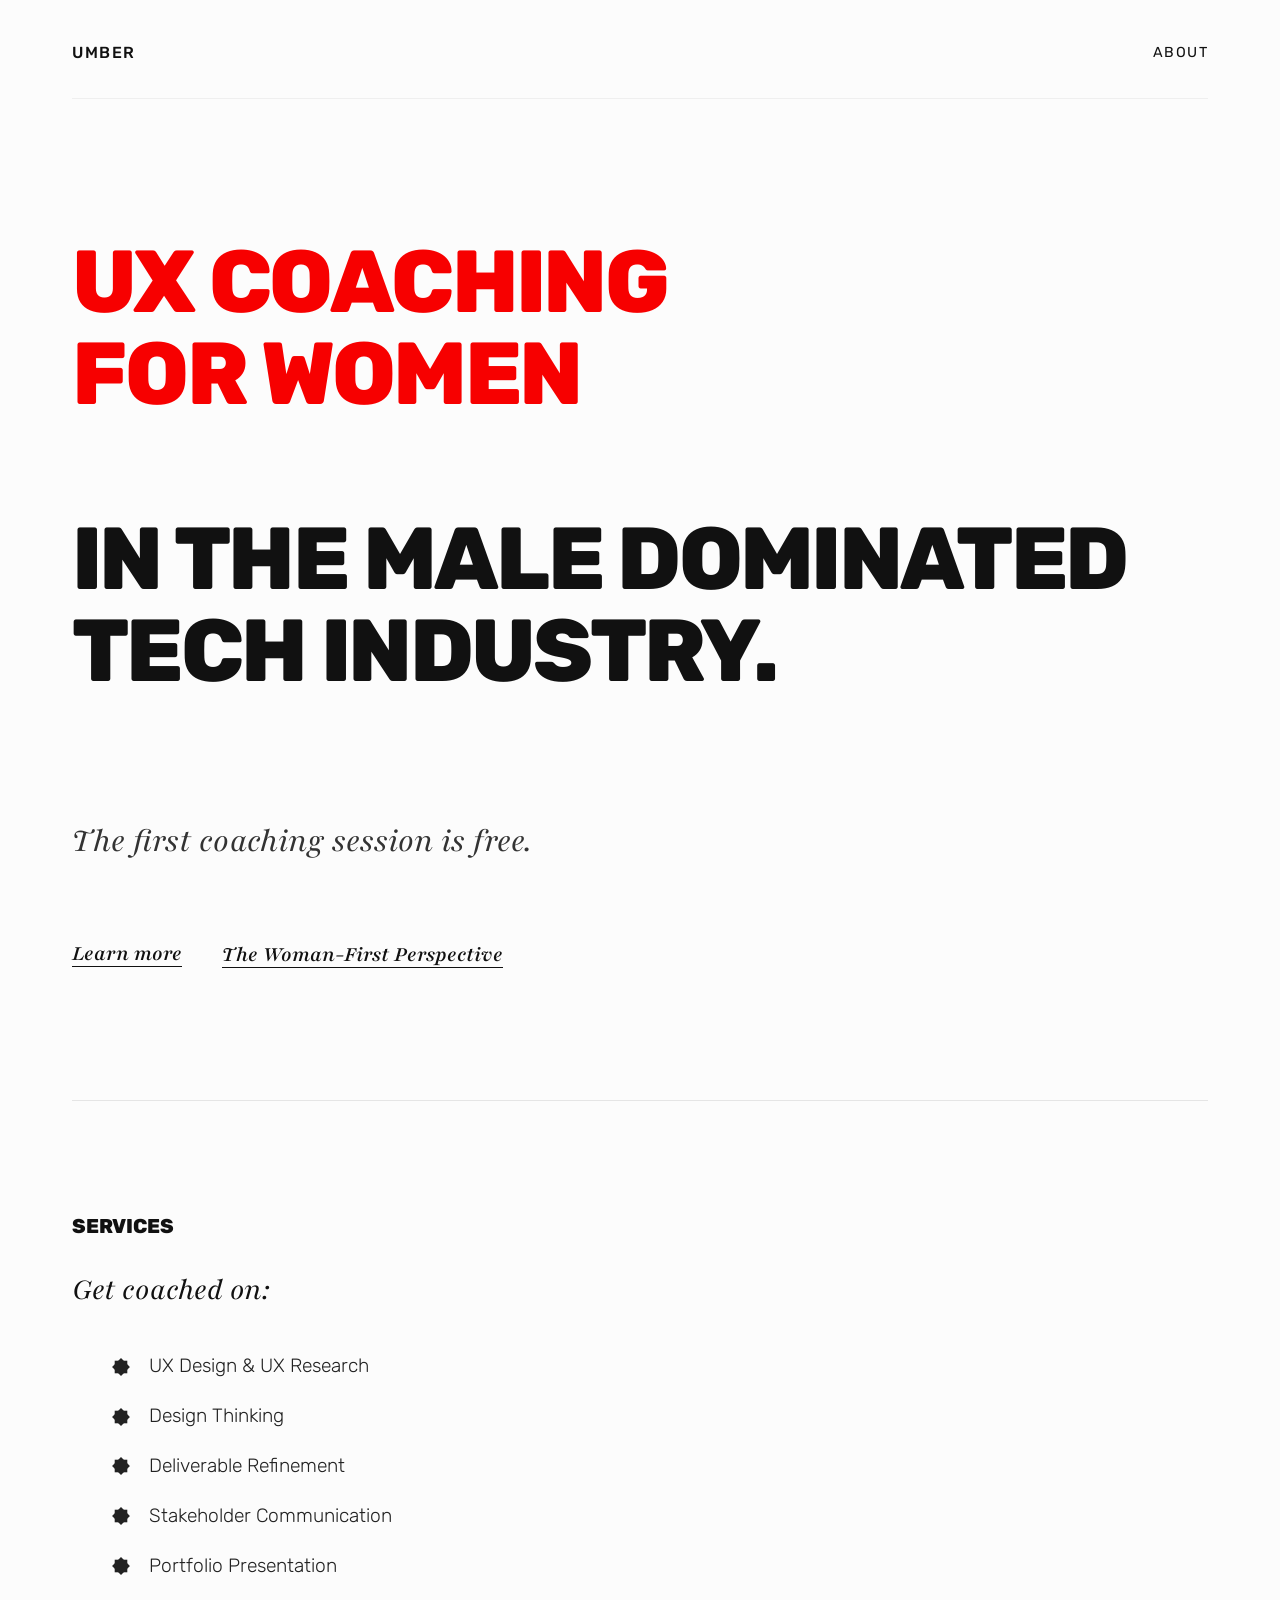
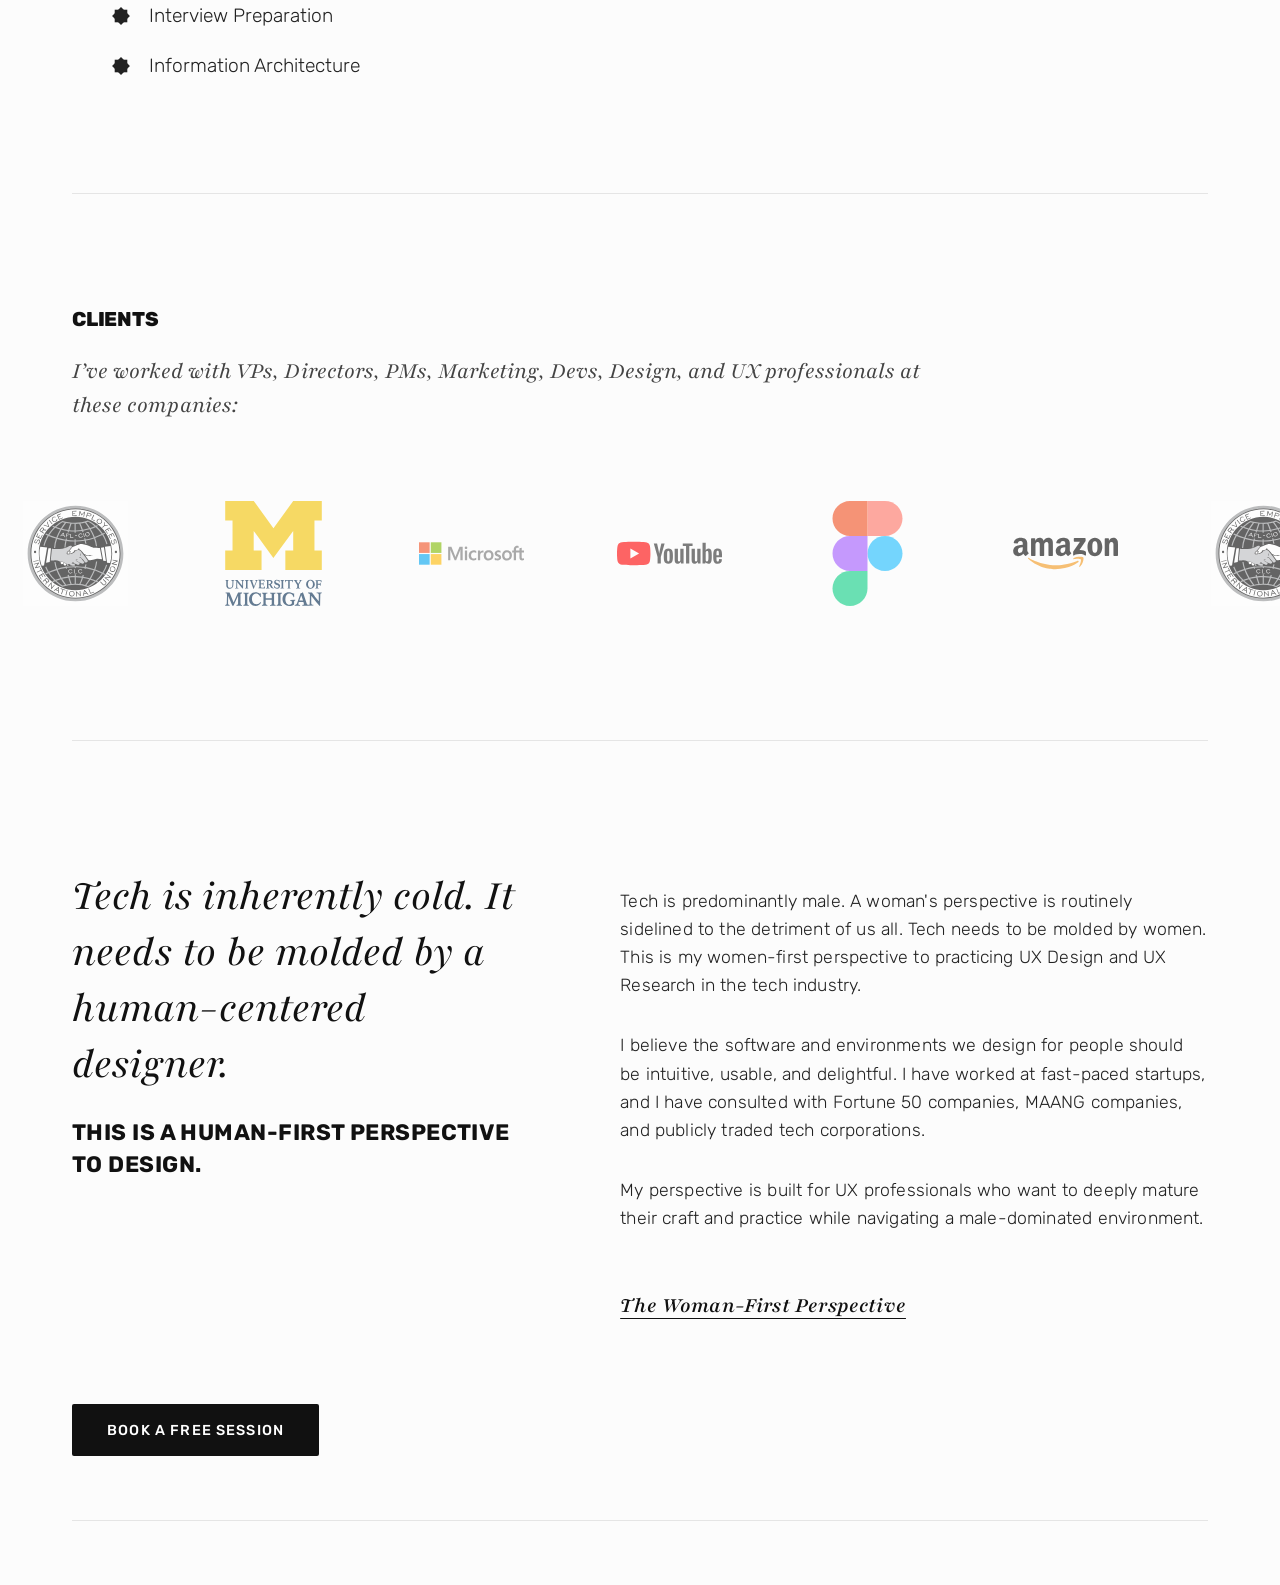
==== commit dc52e113: "update ticker" ====
--- a/index.html
+++ b/index.html
@@ -107,6 +107,13 @@
                     <div class="logo-box"><img src="/images/youtube-6.svg" alt="YouTube" class="logo-svg"></div>
                     <div class="logo-box"><img src="/images/figma-icon.svg" alt="Figma" class="logo-svg"></div>
                     <div class="logo-box"><img src="/images/logo-amazon.svg" alt="Amazon" class="logo-svg"></div>
+                    <div class="logo-box"><img src="/images/seiu.svg" alt="SEIU" class="logo-svg"></div>
+                    <div class="logo-box"><img src="/images/university-of-michigan-3.svg" alt="University of Michigan" class="logo-svg"></div>
+                    <div class="logo-box"><img src="/images/microsoft-6.svg" alt="Microsoft" class="logo-svg"></div>
+                    <div class="logo-box"><img src="/images/youtube-6.svg" alt="YouTube" class="logo-svg"></div>
+                    <div class="logo-box"><img src="/images/figma-icon.svg" alt="Figma" class="logo-svg"></div>
+                    <div class="logo-box"><img src="/images/logo-amazon.svg" alt="Amazon" class="logo-svg"></div>
+               
                 </div>
             </div>
         </section>
--- a/style.css
+++ b/style.css
@@ -277,7 +277,7 @@
 
 /* Infinite Horizontal Logo Ticker */
 .logo-ticker-container {
-width: 100vw;
+width: max-content;
 position: relative;
 left: 50%;
 right: 50%;
@@ -290,14 +290,12 @@
 .logo-ticker-track {
 display: flex;
 width: calc(150px * 16 + 3rem * 16);
-animation: slowScroll 35s linear infinite;
+animation: slowScroll 25s linear infinite;
 gap: 3rem;
 padding: 1rem 0;
-}
-
-.logo-ticker-container:hover .logo-ticker-track {
-animation-play-state: paused;
-}
+padding-right: 3rem;
+}
+
 
 .logo-box {
 width: 150px;
@@ -306,17 +304,10 @@
 display: flex;
 align-items: center;
 justify-content: center;
-background-color: #f7f7f7;
-border: 1px solid #e9e9e9;
-filter: grayscale(100%);
 opacity: 0.6;
 transition: opacity 0.2s ease, filter 0.2s ease;
 }
 
-.logo-box:hover {
-filter: grayscale(0%);
-opacity: 0.9;
-}
 
 .logo-svg {
 width: 70%;
@@ -325,7 +316,7 @@
 
 @keyframes slowScroll {
 0% { transform: translateX(0); }
-100% { transform: translateX(calc(-150px * 8 - 3rem * 8)); }
+100% { transform: translateX(-50%); }
 }
 
 /* STREAMING_CHUNK: Styling editorial layout and manifesto layout grids /
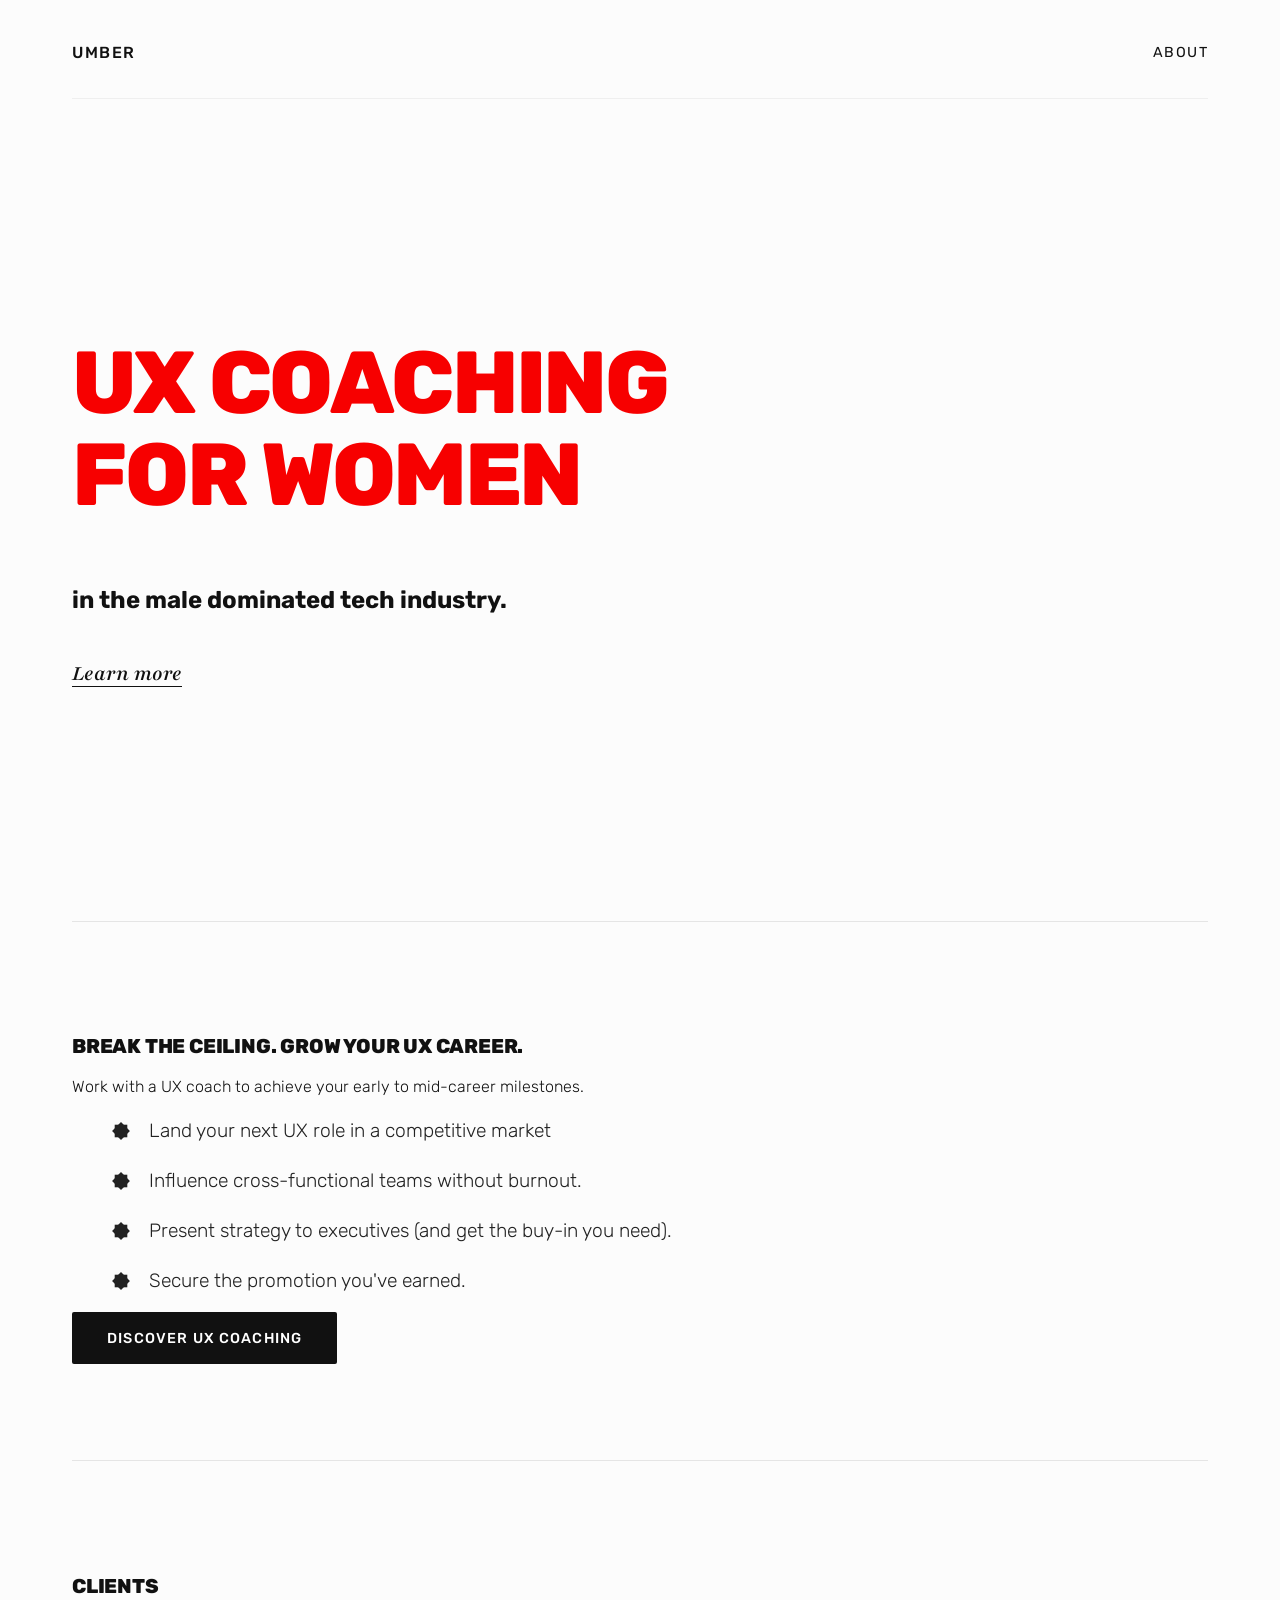
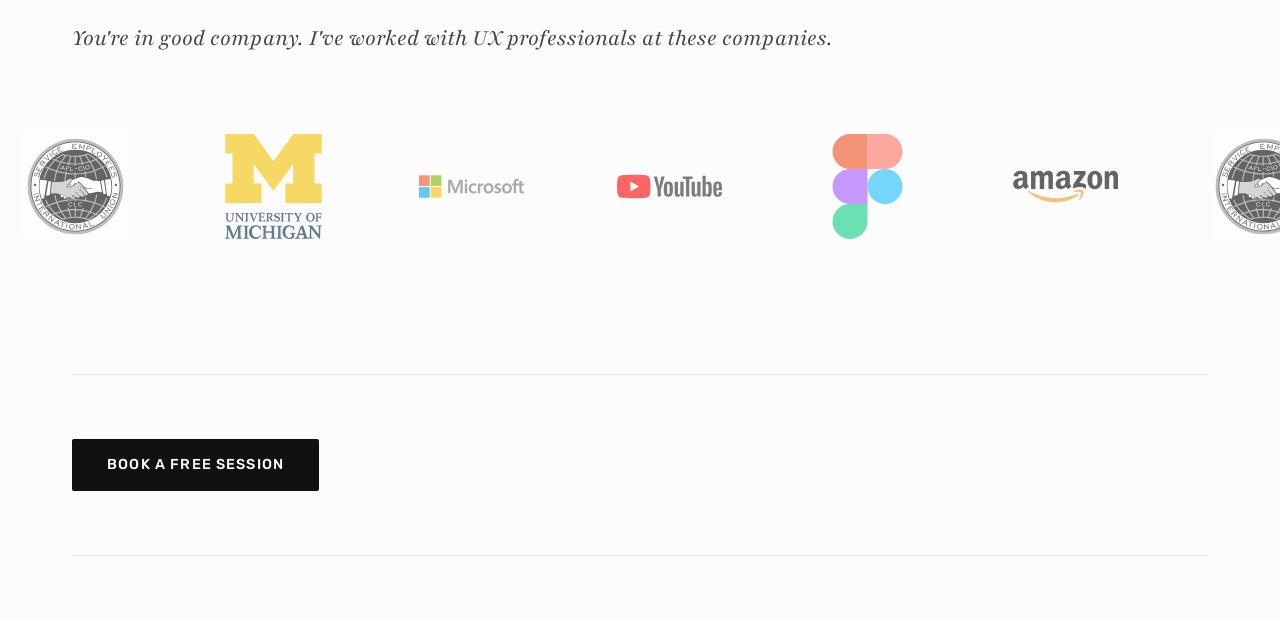
==== commit 7b59a47f: "massive update to hompage copy" ====
--- a/index.html
+++ b/index.html
@@ -39,55 +39,92 @@
         <main>
             <section class="hero">
                 <h1 class="display-message">
-                    <span class="highlight-red">UX coaching <br> for women <br> <br> </span> in the male dominated tech industry.
+                    <span class="highlight-red">UX coaching <br> for women</span>
                 </h1>
-                <p class="sub-headline">
+                <h2 class="">
+                     in the male dominated tech industry.
+                </h2>
+                <!-- <p class="sub-headline">
                     <br> The first coaching session is free.
-                </p>
+                </p> -->
                 
                 <div class="cta-links-wrapper">
                     <a href="#work-together" class="coastline-link">Learn more</a>
-                    <button id="hero-manifesto-trigger" class="coastline-link">The Woman-First Perspective</button>
+                    <!-- <button id="hero-manifesto-trigger" class="coastline-link">The Woman-First Perspective</button> -->
                 </div>
             </section>
 
             <div class="divider"></div>
 
+            
+
             <section class="capabilities-section" id="work-together">
-                <h2 class="section-header-display">Services</h2>
-                <h3 class="capabilities-subheader">Get coached on:</h3>
-                
+                <div class="intro-content">
+                    <h2 class="section-header-display"> Break the ceiling. Grow your ux career.</h2>
+                    <!-- <p>You’re a woman in UX navigating an industry that wasn't built for you. That environment creates tension that limits your growth, but you don't have to navigate it alone.</p> -->
+                    <!-- <p>I’m a UX Researcher turned Coach. I help women working in the male-dominated tech industry grow their UX careers.</p> -->
+                <p>Work with a UX coach to achieve your early to mid-career milestones.</p>
+                </div>
+                <!-- <h3 class="capabilities-subheader">Achieve your career milestones:</h3> -->
                 <ul class="capabilities-list">
                     <li>
                         <svg class="star-icon" viewBox="0 0 100 100"><use href="#eight-pointed-star"/></svg>
-                        UX Design & UX Research
+                       Land your next UX role in a competitive market
+                    </li>
+                    <li>
+                        <svg class="star-icon" viewBox="0 0 100 100"><use href="#eight-pointed-star"/></svg>
+                        Influence cross-functional teams without burnout.
+                    </li>
+                    <li>
+                        <svg class="star-icon" viewBox="0 0 100 100"><use href="#eight-pointed-star"/></svg>
+                        Present strategy to executives (and get the buy-in you need).
                     </li>
                      <li>
                         <svg class="star-icon" viewBox="0 0 100 100"><use href="#eight-pointed-star"/></svg>
-                        Design Thinking
-                    </li>
-                    <li>
-                        <svg class="star-icon" viewBox="0 0 100 100"><use href="#eight-pointed-star"/></svg>
-                        Deliverable Refinement
-                    </li>
-                    <li>
-                        <svg class="star-icon" viewBox="0 0 100 100"><use href="#eight-pointed-star"/></svg>
-                        Stakeholder Communication
-                    </li>
-                    <li>
-                        <svg class="star-icon" viewBox="0 0 100 100"><use href="#eight-pointed-star"/></svg>
-                        Portfolio Presentation
-                    </li>
-                    <li>
-                        <svg class="star-icon" viewBox="0 0 100 100"><use href="#eight-pointed-star"/></svg>
-                        Interview Preparation 
-                    </li>
-                    <li>
-                        <svg class="star-icon" viewBox="0 0 100 100"><use href="#eight-pointed-star"/></svg>
-                        Information Architecture
-                    </li>
+                       Secure the promotion you've earned.
+                    </li>
+                    
+                    
+                   
                   
                 </ul>
+                <!-- <ul class="capabilities-list">
+                    <li>
+                        <svg class="star-icon" viewBox="0 0 100 100"><use href="#eight-pointed-star"/></svg>
+                        UX Design & UX Research
+                    </li>
+                     <li>
+                        <svg class="star-icon" viewBox="0 0 100 100"><use href="#eight-pointed-star"/></svg>
+                        Design Thinking
+                    </li>
+                    <li>
+                        <svg class="star-icon" viewBox="0 0 100 100"><use href="#eight-pointed-star"/></svg>
+                        Deliverable Refinement
+                    </li>
+                    <li>
+                        <svg class="star-icon" viewBox="0 0 100 100"><use href="#eight-pointed-star"/></svg>
+                        Stakeholder Communication
+                    </li>
+                    <li>
+                        <svg class="star-icon" viewBox="0 0 100 100"><use href="#eight-pointed-star"/></svg>
+                        Portfolio Presentation
+                    </li>
+                    <li>
+                        <svg class="star-icon" viewBox="0 0 100 100"><use href="#eight-pointed-star"/></svg>
+                        Interview Preparation 
+                    </li>
+                    <li>
+                        <svg class="star-icon" viewBox="0 0 100 100"><use href="#eight-pointed-star"/></svg>
+                        Information Architecture
+                    </li>
+                  
+                </ul> -->
+            
+              <div class="cta-links-wrapper">
+                    <a href="https://calendly.com/umber-umberconsulting/30min" target="_blank" class="calendly-anchor">
+                        <button class="primary-btn" style="cursor: pointer;">Discover UX Coaching</button>
+                    </a>
+                     </div>
             </section>
 
             <div class="divider"></div>
@@ -95,7 +132,7 @@
                     <section class="credentials-section">
             <h2 class="section-header-display">Clients</h2>
             <h3 class="credentials-subheader">
-                I’ve worked with VPs, Directors, PMs, Marketing, Devs, Design, and UX professionals at these companies:
+                You're in good company. I've worked with UX professionals at these companies.
             </h3>
             
             <div class="logo-ticker-container">
@@ -121,9 +158,9 @@
 
             <div class="divider"></div>
 
-            <section class="about-section" id="manifesto-section">
+            <!-- <section class="about-section" id="manifesto-section">
                 <div class="manifesto-lead">
-                    Tech is inherently cold. It needs to be molded by a human-centered designer.
+                    Human-Centered Design Coaching .
                     <span>This is a human-first perspective to design.</span>
                 </div>
 
@@ -185,11 +222,11 @@
                     
                     <label for="read-more-toggle" class="coastline-link read-more-trigger">The Woman-First Perspective</label>
                 </div>
-            </section>
+            </section> -->
 
             <div class="cta-links-wrapper">
                     <a href="https://calendly.com/umber-umberconsulting/30min" target="_blank" class="calendly-anchor">
-                        <button class="calendly-btn" style="cursor: pointer;">Book a Free Session</button>
+                        <button class="primary-btn" style="cursor: pointer;">Book a Free Session</button>
                     </a>
                      </div>
 
--- a/style.css
+++ b/style.css
@@ -156,7 +156,7 @@
 display: inline-block;
 }
 
-.calendly-btn {
+.primary-btn {
 display: inline-block;
 font-family: 'Rubik', sans-serif;
 font-weight: 500;
@@ -172,11 +172,11 @@
 transition: background-color 0.2s ease, transform 0.1s ease;
 }
 
-.calendly-btn:hover {
+.primary-btn:hover {
 background-color: #333333; /* Lighter black on hover */
 }
 
-.calendly-btn:active {
+.primary-btn:active {
 background-color: #444444; /* Even lighter black on click /
 transform: scale(0.98); / Visual responsive feedback */
 }
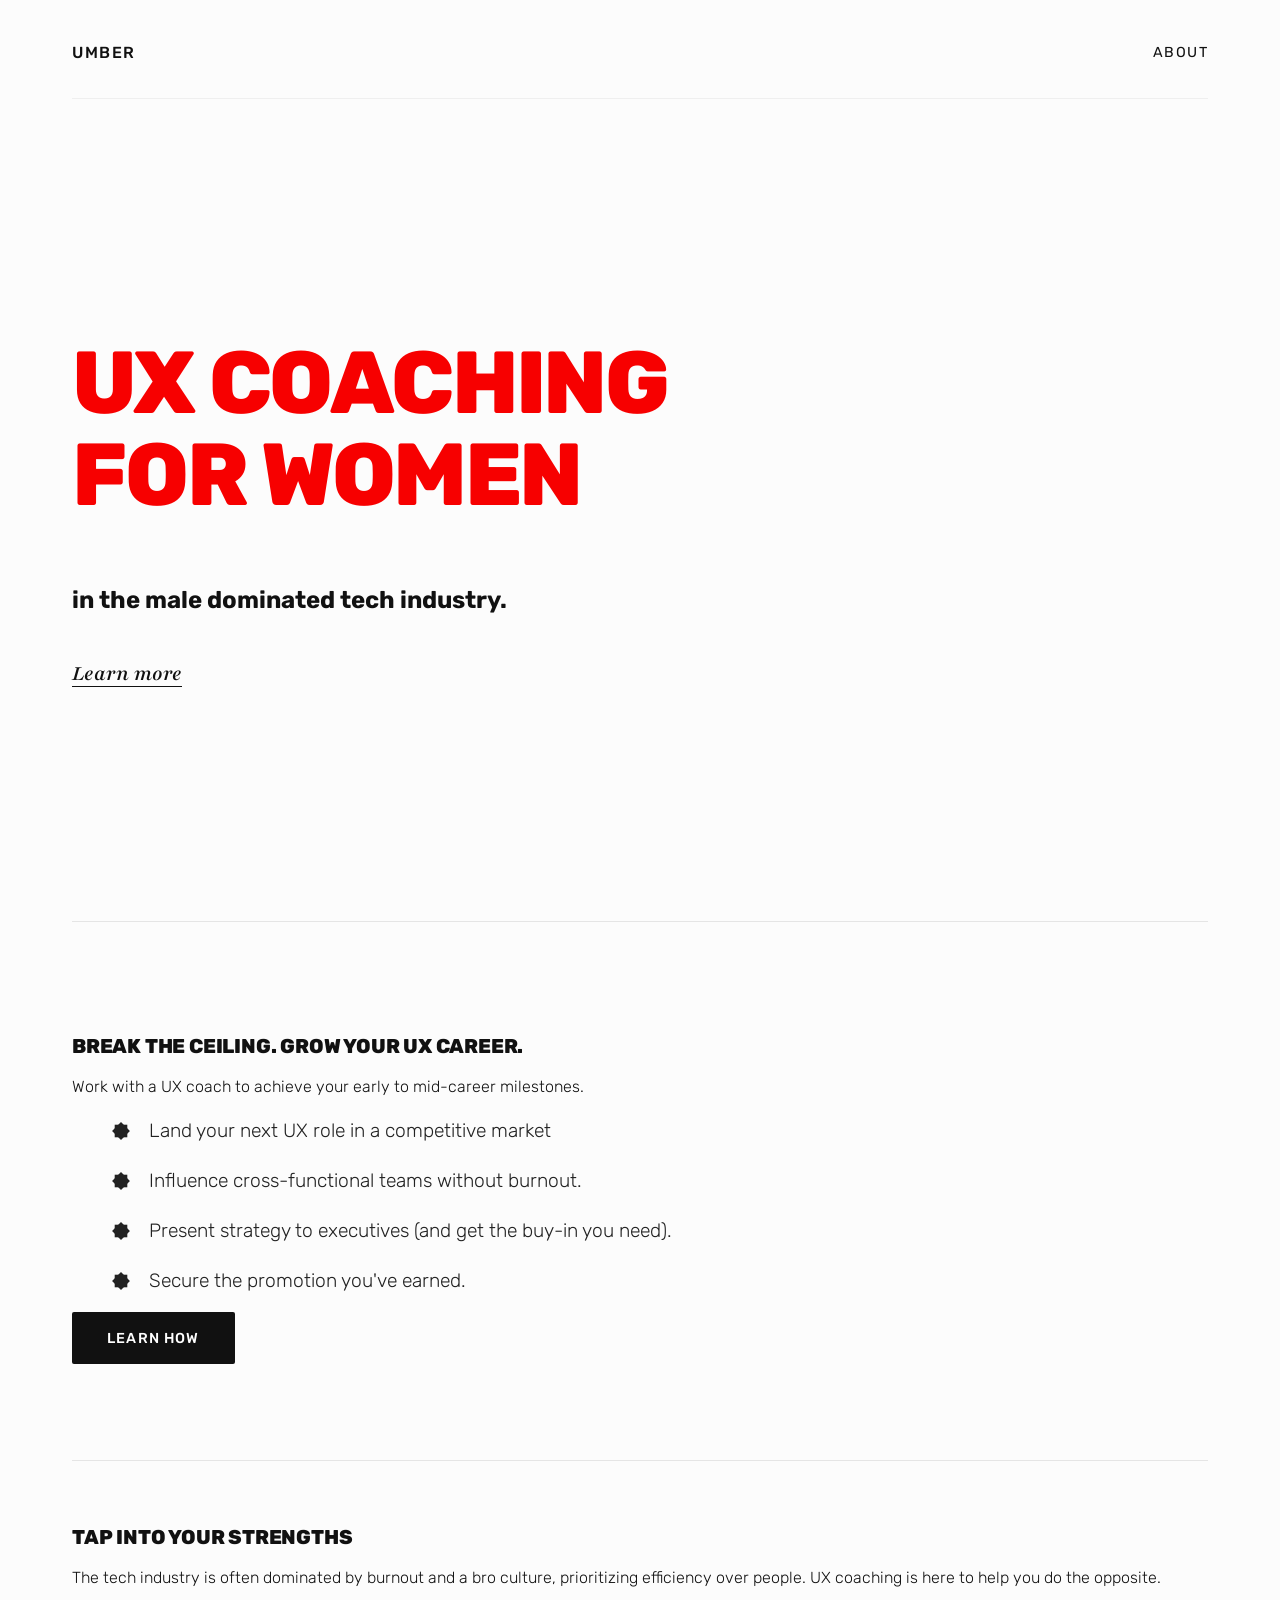
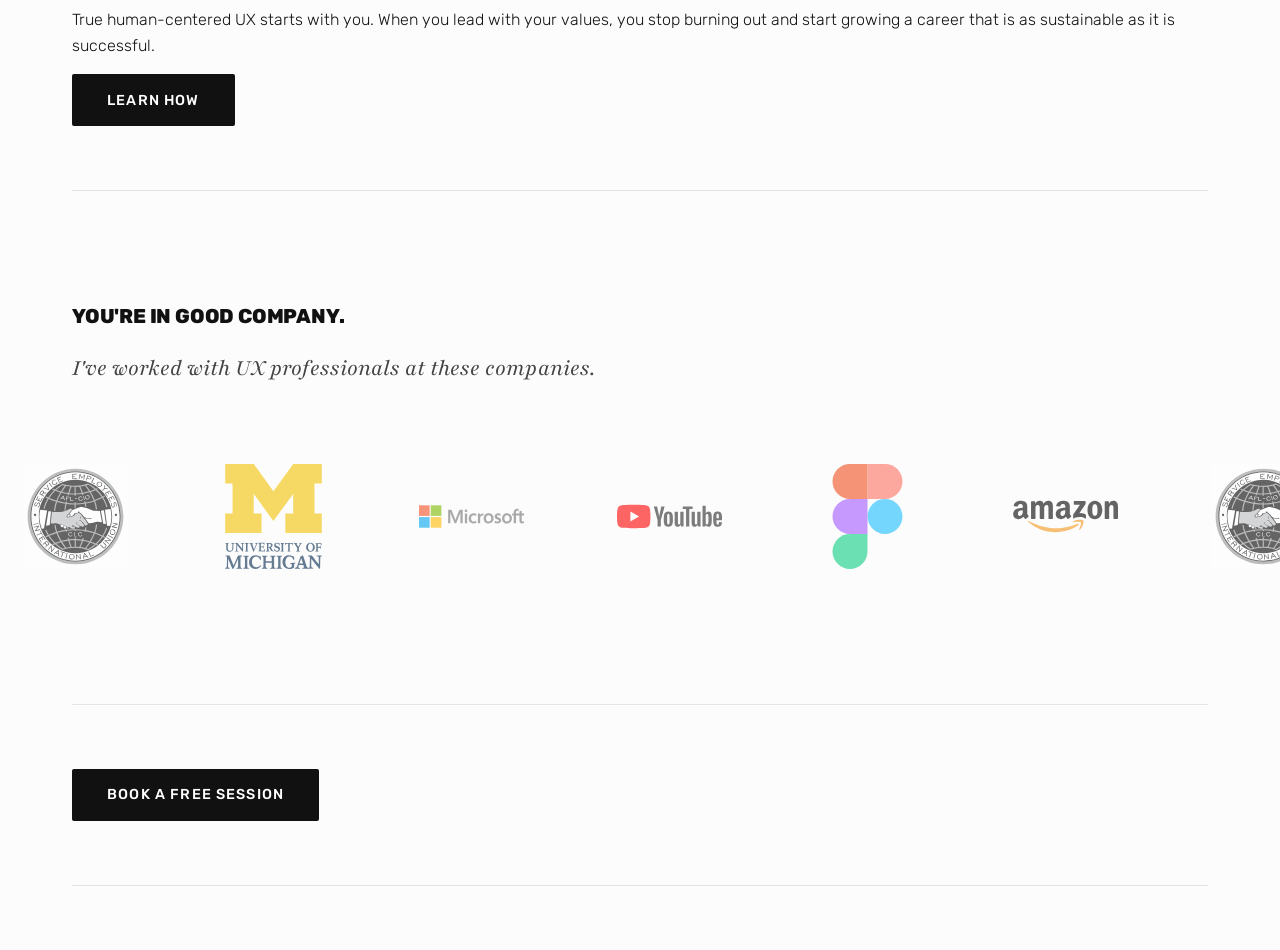
==== commit 1d4c2512: "added mission section" ====
--- a/index.html
+++ b/index.html
@@ -1,22 +1,28 @@
 <!DOCTYPE html>
 <html lang="en">
+
 <head>
     <meta charset="UTF-8">
     <meta name="viewport" content="width=device-width, initial-scale=1.0">
     <title>Umber - UX Design & Research Coaching for Women in Tech</title>
-    <meta name="description" content="Umber provides UX design and UX research coaching services for women in technology. Elevate your design thinking and research skills with expert, personalized mentorship.">
-    
+    <meta name="description"
+        content="Umber provides UX design and UX research coaching services for women in technology. Elevate your design thinking and research skills with expert, personalized mentorship.">
+
     <!-- 8-Pointed Star Favicon Data URI -->
-    <link rel="icon" type="image/svg+xml" href="data:image/svg+xml,%3Csvg xmlns='http://www.w3.org/2000/svg' viewBox='0 0 100 100'%3E%3Crect x='15' y='15' width='70' height='70' fill='%23111111'/%3E%3Crect x='15' y='15' width='70' height='70' fill='%23111111' transform='rotate(45 50 50)'/%3E%3C/svg%3E">
+    <link rel="icon" type="image/svg+xml"
+        href="data:image/svg+xml,%3Csvg xmlns='http://www.w3.org/2000/svg' viewBox='0 0 100 100'%3E%3Crect x='15' y='15' width='70' height='70' fill='%23111111'/%3E%3Crect x='15' y='15' width='70' height='70' fill='%23111111' transform='rotate(45 50 50)'/%3E%3C/svg%3E">
 
     <!-- Google Fonts: Playfair (Serif) & Rubik (Sans-Serif) -->
     <link rel="preconnect" href="https://fonts.googleapis.com">
     <link rel="preconnect" href="https://fonts.gstatic.com" crossorigin>
-    <link href="https://fonts.googleapis.com/css2?family=Playfair:ital,opsz,wght@0,5..1200,300..900;1,5..1200,300..900&family=Rubik:ital,wght@0,300..900;1,300..900&display=swap" rel="stylesheet">
+    <link
+        href="https://fonts.googleapis.com/css2?family=Playfair:ital,opsz,wght@0,5..1200,300..900;1,5..1200,300..900&family=Rubik:ital,wght@0,300..900;1,300..900&display=swap"
+        rel="stylesheet">
 
     <!-- Linked External Stylesheet -->
     <link rel="stylesheet" href="style.css">
 </head>
+
 <body>
 
     <!-- SVG Symbol Assets -->
@@ -28,8 +34,8 @@
     </svg>
 
     <div class="container">
-        
-       <header id="top">
+
+        <header id="top">
             <a href="#top" class="logo">Umber</a>
             <nav class="nav-links">
                 <a href="about.html" class="nav-link">About</a>
@@ -42,12 +48,12 @@
                     <span class="highlight-red">UX coaching <br> for women</span>
                 </h1>
                 <h2 class="">
-                     in the male dominated tech industry.
+                    in the male dominated tech industry.
                 </h2>
                 <!-- <p class="sub-headline">
                     <br> The first coaching session is free.
                 </p> -->
-                
+
                 <div class="cta-links-wrapper">
                     <a href="#work-together" class="coastline-link">Learn more</a>
                     <!-- <button id="hero-manifesto-trigger" class="coastline-link">The Woman-First Perspective</button> -->
@@ -56,37 +62,45 @@
 
             <div class="divider"></div>
 
-            
+
 
             <section class="capabilities-section" id="work-together">
                 <div class="intro-content">
                     <h2 class="section-header-display"> Break the ceiling. Grow your ux career.</h2>
                     <!-- <p>You’re a woman in UX navigating an industry that wasn't built for you. That environment creates tension that limits your growth, but you don't have to navigate it alone.</p> -->
                     <!-- <p>I’m a UX Researcher turned Coach. I help women working in the male-dominated tech industry grow their UX careers.</p> -->
-                <p>Work with a UX coach to achieve your early to mid-career milestones.</p>
+                    <p>Work with a UX coach to achieve your early to mid-career milestones.</p>
                 </div>
                 <!-- <h3 class="capabilities-subheader">Achieve your career milestones:</h3> -->
                 <ul class="capabilities-list">
                     <li>
-                        <svg class="star-icon" viewBox="0 0 100 100"><use href="#eight-pointed-star"/></svg>
-                       Land your next UX role in a competitive market
-                    </li>
-                    <li>
-                        <svg class="star-icon" viewBox="0 0 100 100"><use href="#eight-pointed-star"/></svg>
+                        <svg class="star-icon" viewBox="0 0 100 100">
+                            <use href="#eight-pointed-star" />
+                        </svg>
+                        Land your next UX role in a competitive market
+                    </li>
+                    <li>
+                        <svg class="star-icon" viewBox="0 0 100 100">
+                            <use href="#eight-pointed-star" />
+                        </svg>
                         Influence cross-functional teams without burnout.
                     </li>
                     <li>
-                        <svg class="star-icon" viewBox="0 0 100 100"><use href="#eight-pointed-star"/></svg>
+                        <svg class="star-icon" viewBox="0 0 100 100">
+                            <use href="#eight-pointed-star" />
+                        </svg>
                         Present strategy to executives (and get the buy-in you need).
                     </li>
-                     <li>
-                        <svg class="star-icon" viewBox="0 0 100 100"><use href="#eight-pointed-star"/></svg>
-                       Secure the promotion you've earned.
-                    </li>
-                    
-                    
-                   
-                  
+                    <li>
+                        <svg class="star-icon" viewBox="0 0 100 100">
+                            <use href="#eight-pointed-star" />
+                        </svg>
+                        Secure the promotion you've earned.
+                    </li>
+
+
+
+
                 </ul>
                 <!-- <ul class="capabilities-list">
                     <li>
@@ -119,41 +133,60 @@
                     </li>
                   
                 </ul> -->
-            
-              <div class="cta-links-wrapper">
+
+                <div class="cta-links-wrapper">
                     <a href="https://calendly.com/umber-umberconsulting/30min" target="_blank" class="calendly-anchor">
-                        <button class="primary-btn" style="cursor: pointer;">Discover UX Coaching</button>
+                        <button class="primary-btn" style="cursor: pointer;">Learn How</button>
                     </a>
-                     </div>
-            </section>
-
-            <div class="divider"></div>
-
-                    <section class="credentials-section">
-            <h2 class="section-header-display">Clients</h2>
-            <h3 class="credentials-subheader">
-                You're in good company. I've worked with UX professionals at these companies.
-            </h3>
-            
-            <div class="logo-ticker-container">
-                <div class="logo-ticker-track">
-                    <!-- Logo Ticker content -->
-                    <div class="logo-box"><img src="/images/seiu.svg" alt="SEIU" class="logo-svg"></div>
-                    <div class="logo-box"><img src="/images/university-of-michigan-3.svg" alt="University of Michigan" class="logo-svg"></div>
-                    <div class="logo-box"><img src="/images/microsoft-6.svg" alt="Microsoft" class="logo-svg"></div>
-                    <div class="logo-box"><img src="/images/youtube-6.svg" alt="YouTube" class="logo-svg"></div>
-                    <div class="logo-box"><img src="/images/figma-icon.svg" alt="Figma" class="logo-svg"></div>
-                    <div class="logo-box"><img src="/images/logo-amazon.svg" alt="Amazon" class="logo-svg"></div>
-                    <div class="logo-box"><img src="/images/seiu.svg" alt="SEIU" class="logo-svg"></div>
-                    <div class="logo-box"><img src="/images/university-of-michigan-3.svg" alt="University of Michigan" class="logo-svg"></div>
-                    <div class="logo-box"><img src="/images/microsoft-6.svg" alt="Microsoft" class="logo-svg"></div>
-                    <div class="logo-box"><img src="/images/youtube-6.svg" alt="YouTube" class="logo-svg"></div>
-                    <div class="logo-box"><img src="/images/figma-icon.svg" alt="Figma" class="logo-svg"></div>
-                    <div class="logo-box"><img src="/images/logo-amazon.svg" alt="Amazon" class="logo-svg"></div>
-               
-                </div>
-            </div>
-        </section>
+                </div>
+            </section>
+
+            <div class="divider"></div>
+
+            <section class="mission-section" id="">
+                <div class="mission-content">
+                    <h2 class="section-header-display"> Tap into your strengths</h2>
+                    <p>The tech industry is often dominated by burnout and a bro culture, prioritizing efficiency over people. UX coaching is here to help you do the opposite. </p>
+                        
+                        <p>True human-centered UX starts with you. When you lead with your values, you stop burning out and start growing a career that is as sustainable as it is successful.</p>
+                </div>
+                
+                <div class="cta-links-wrapper">
+                    <a href="https://calendly.com/umber-umberconsulting/30min" target="_blank" class="calendly-anchor">
+                        <button class="primary-btn" style="cursor: pointer;">Learn How</button>
+                    </a>
+                </div>
+            </section>
+
+            <div class="divider"></div>
+
+            <section class="credentials-section">
+                <h2 class="section-header-display">You're in good company. </h2>
+                <h3 class="credentials-subheader">
+                    I've worked with UX professionals at these companies.
+                </h3>
+
+                <div class="logo-ticker-container">
+                    <div class="logo-ticker-track">
+                        <!-- Logo Ticker content -->
+                        <div class="logo-box"><img src="/images/seiu.svg" alt="SEIU" class="logo-svg"></div>
+                        <div class="logo-box"><img src="/images/university-of-michigan-3.svg"
+                                alt="University of Michigan" class="logo-svg"></div>
+                        <div class="logo-box"><img src="/images/microsoft-6.svg" alt="Microsoft" class="logo-svg"></div>
+                        <div class="logo-box"><img src="/images/youtube-6.svg" alt="YouTube" class="logo-svg"></div>
+                        <div class="logo-box"><img src="/images/figma-icon.svg" alt="Figma" class="logo-svg"></div>
+                        <div class="logo-box"><img src="/images/logo-amazon.svg" alt="Amazon" class="logo-svg"></div>
+                        <div class="logo-box"><img src="/images/seiu.svg" alt="SEIU" class="logo-svg"></div>
+                        <div class="logo-box"><img src="/images/university-of-michigan-3.svg"
+                                alt="University of Michigan" class="logo-svg"></div>
+                        <div class="logo-box"><img src="/images/microsoft-6.svg" alt="Microsoft" class="logo-svg"></div>
+                        <div class="logo-box"><img src="/images/youtube-6.svg" alt="YouTube" class="logo-svg"></div>
+                        <div class="logo-box"><img src="/images/figma-icon.svg" alt="Figma" class="logo-svg"></div>
+                        <div class="logo-box"><img src="/images/logo-amazon.svg" alt="Amazon" class="logo-svg"></div>
+
+                    </div>
+                </div>
+            </section>
 
 
             <div class="divider"></div>
@@ -225,14 +258,14 @@
             </section> -->
 
             <div class="cta-links-wrapper">
-                    <a href="https://calendly.com/umber-umberconsulting/30min" target="_blank" class="calendly-anchor">
-                        <button class="primary-btn" style="cursor: pointer;">Book a Free Session</button>
-                    </a>
-                     </div>
-
-            <div class="divider"></div>
-
-    
+                <a href="https://calendly.com/umber-umberconsulting/30min" target="_blank" class="calendly-anchor">
+                    <button class="primary-btn" style="cursor: pointer;">Book a Free Session</button>
+                </a>
+            </div>
+
+            <div class="divider"></div>
+
+
         </main>
     </div>
 
@@ -244,7 +277,7 @@
 
         heroManifestoTrigger.addEventListener('click', (e) => {
             e.preventDefault();
-            
+
             // Check the hidden read more input box to reveal the full content
             readMoreToggle.checked = true;
 
@@ -253,4 +286,5 @@
         });
     </script>
 </body>
+
 </html>
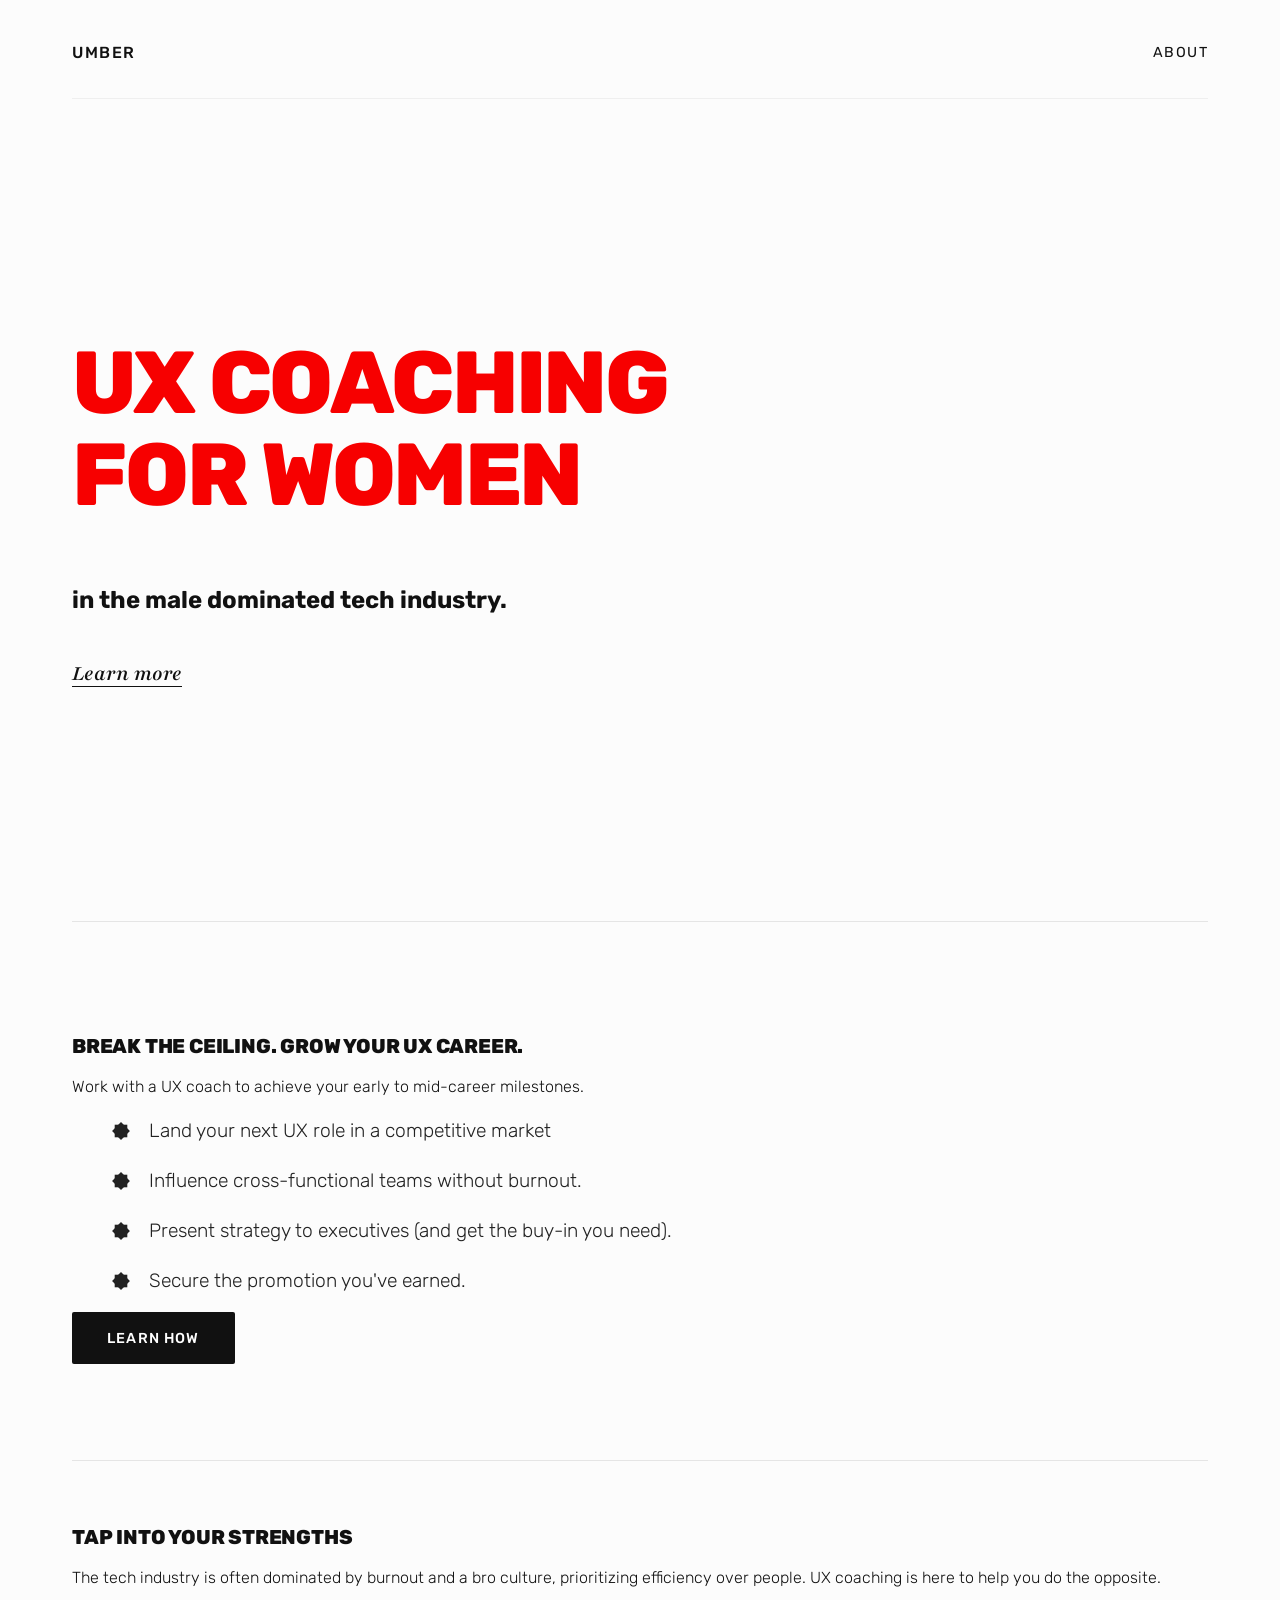
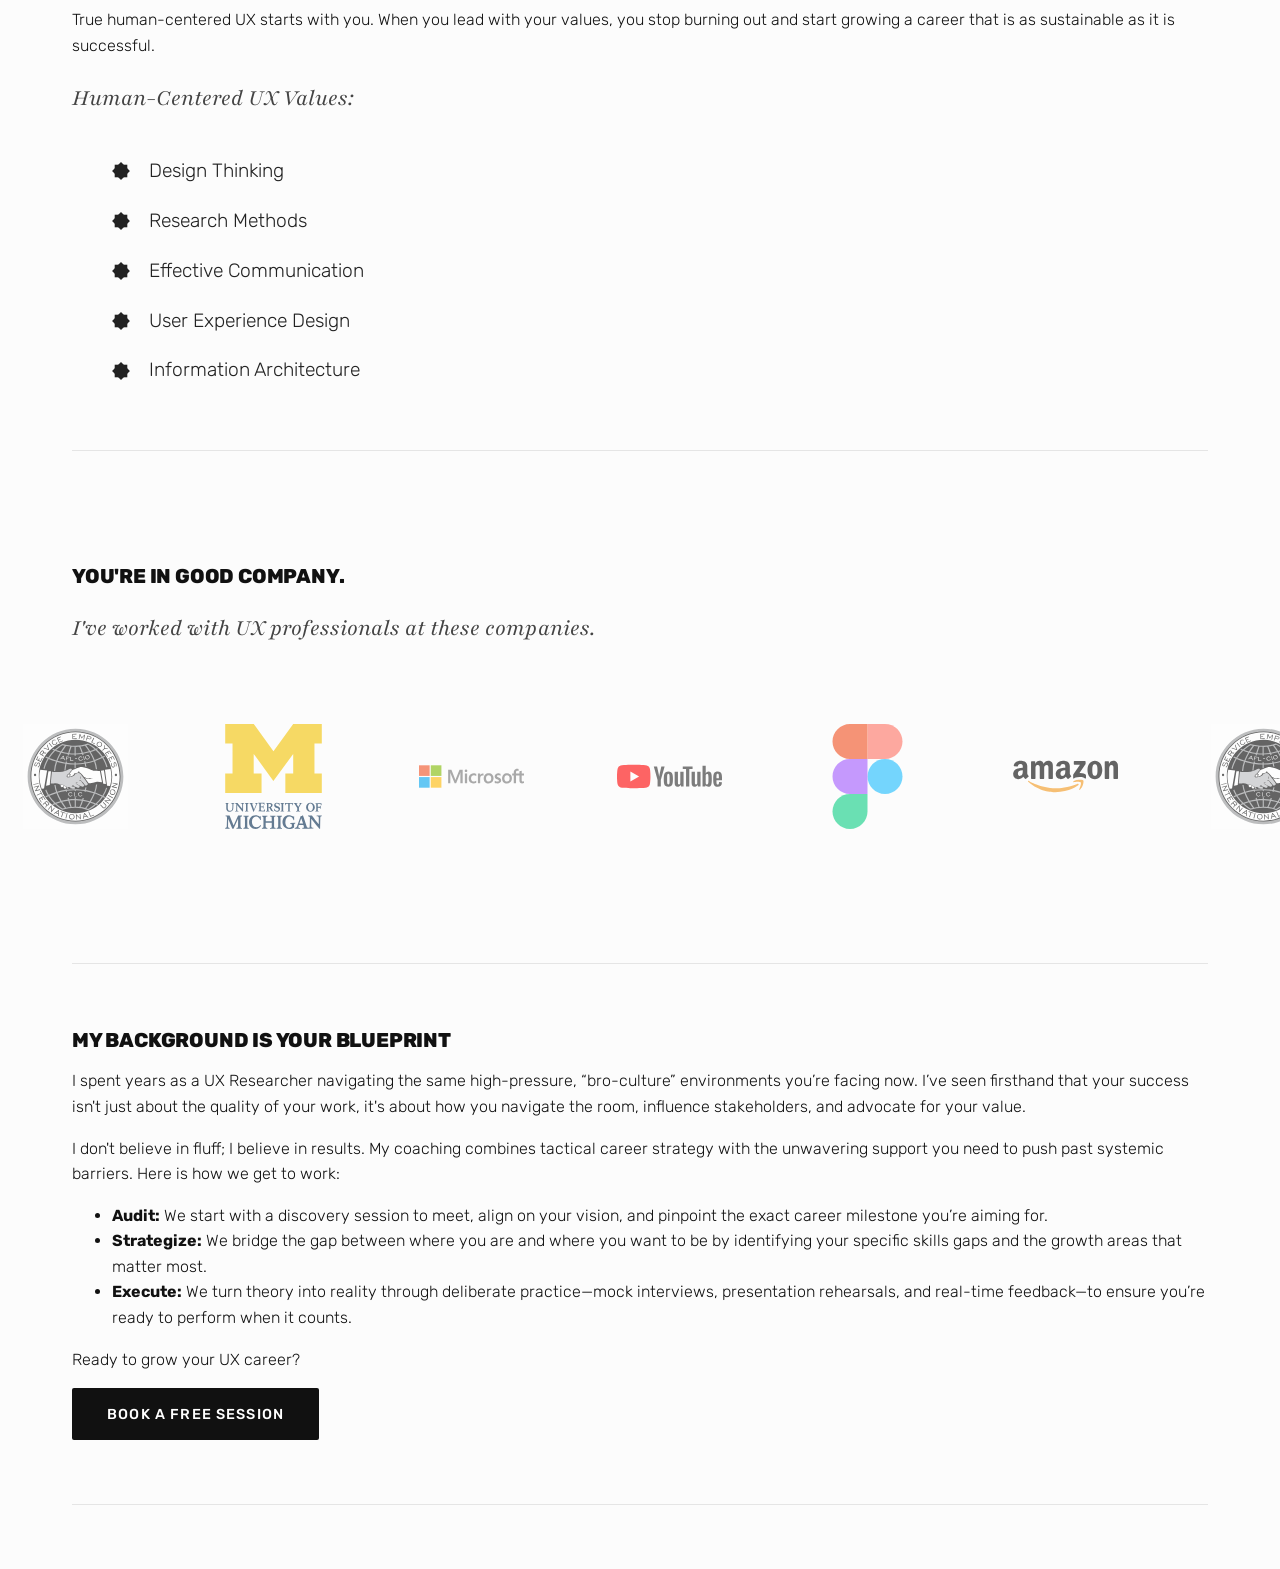
==== commit c220bb97: "added about and how section" ====
--- a/index.html
+++ b/index.html
@@ -150,12 +150,48 @@
                         
                         <p>True human-centered UX starts with you. When you lead with your values, you stop burning out and start growing a career that is as sustainable as it is successful.</p>
                 </div>
+                <h3 class="credentials-subheader">
+                    Human-Centered UX Values:
+                </h3>
+
+                <ul class="capabilities-list">
+                    <li>
+                        <svg class="star-icon" viewBox="0 0 100 100">
+                            <use href="#eight-pointed-star" />
+                        </svg>
+                        Design Thinking
+                    </li>
+                    <li>
+                        <svg class="star-icon" viewBox="0 0 100 100">
+                            <use href="#eight-pointed-star" />
+                        </svg>
+                        Research Methods
+                    </li>
+                    <li>
+                        <svg class="star-icon" viewBox="0 0 100 100">
+                            <use href="#eight-pointed-star" />
+                        </svg>
+                        Effective Communication
+                    </li>
+                    
+                    <li>
+                        <svg class="star-icon" viewBox="0 0 100 100">
+                            <use href="#eight-pointed-star" />
+                        </svg>
+                        User Experience Design
+                    </li>
+                    <li>
+                        <svg class="star-icon" viewBox="0 0 100 100">
+                            <use href="#eight-pointed-star" />
+                        </svg>
+                        Information Architecture
+                    </li>
+
+
+
+
+                </ul>
                 
-                <div class="cta-links-wrapper">
-                    <a href="https://calendly.com/umber-umberconsulting/30min" target="_blank" class="calendly-anchor">
-                        <button class="primary-btn" style="cursor: pointer;">Learn How</button>
-                    </a>
-                </div>
             </section>
 
             <div class="divider"></div>
@@ -256,7 +292,19 @@
                     <label for="read-more-toggle" class="coastline-link read-more-trigger">The Woman-First Perspective</label>
                 </div>
             </section> -->
-
+<div class="about-and-how">
+    <h2 class="section-header-display">My background is your blueprint</h2>
+    <p>I spent years as a UX Researcher navigating the same high-pressure, “bro-culture” environments you’re facing now. I’ve seen firsthand that your success isn't just about the quality of your work, it's about how you navigate the room, influence stakeholders, and advocate for your value.</p>
+    
+    <p>I don't believe in fluff; I believe in results. My coaching combines tactical career strategy with the unwavering support you need to push past systemic barriers. Here is how we get to work:</p>
+
+<ul class="methodology-list">
+    <li><strong>Audit:</strong> We start with a discovery session to meet, align on your vision, and pinpoint the exact career milestone you’re aiming for.</li>
+    <li><strong>Strategize:</strong> We bridge the gap between where you are and where you want to be by identifying your specific skills gaps and the growth areas that matter most.</li>
+    <li><strong>Execute:</strong> We turn theory into reality through deliberate practice—mock interviews, presentation rehearsals, and real-time feedback—to ensure you’re ready to perform when it counts.</li>
+</ul>
+<p>Ready to grow your UX career?</p>
+</div>
             <div class="cta-links-wrapper">
                 <a href="https://calendly.com/umber-umberconsulting/30min" target="_blank" class="calendly-anchor">
                     <button class="primary-btn" style="cursor: pointer;">Book a Free Session</button>
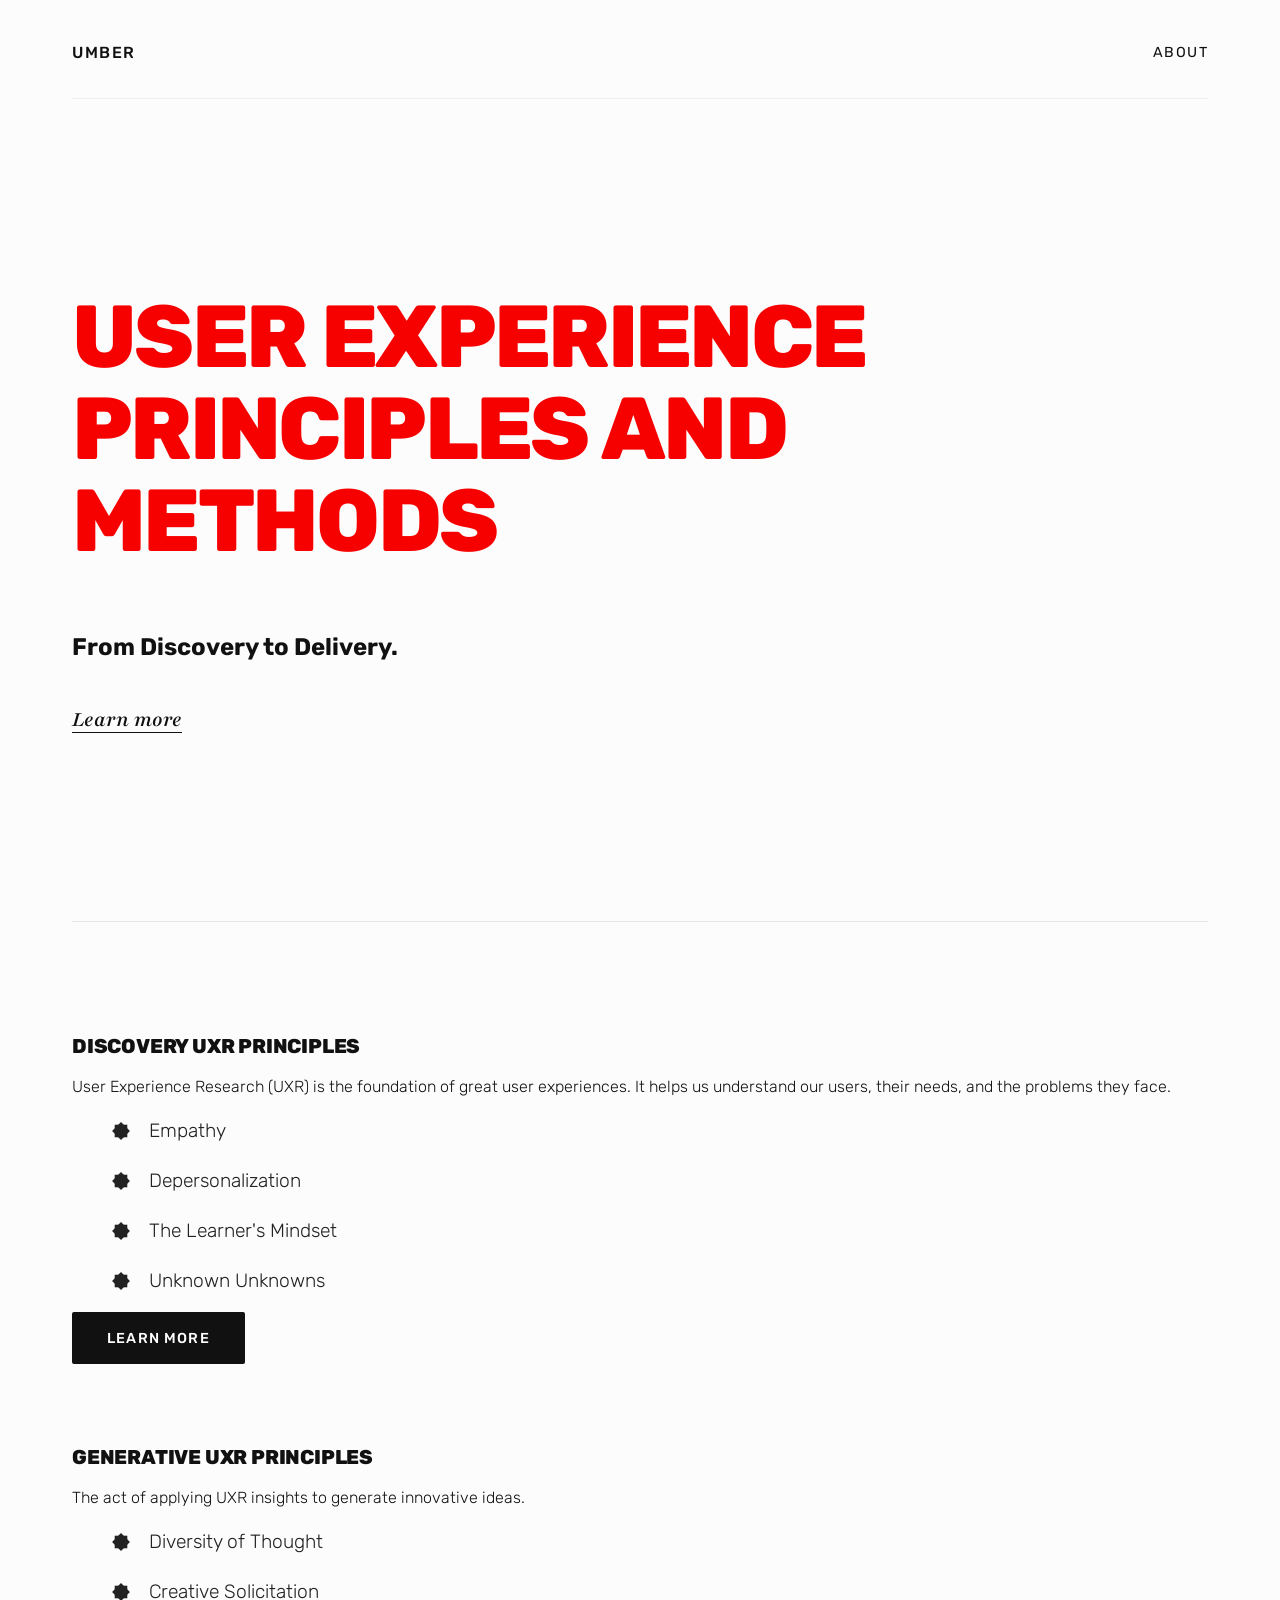
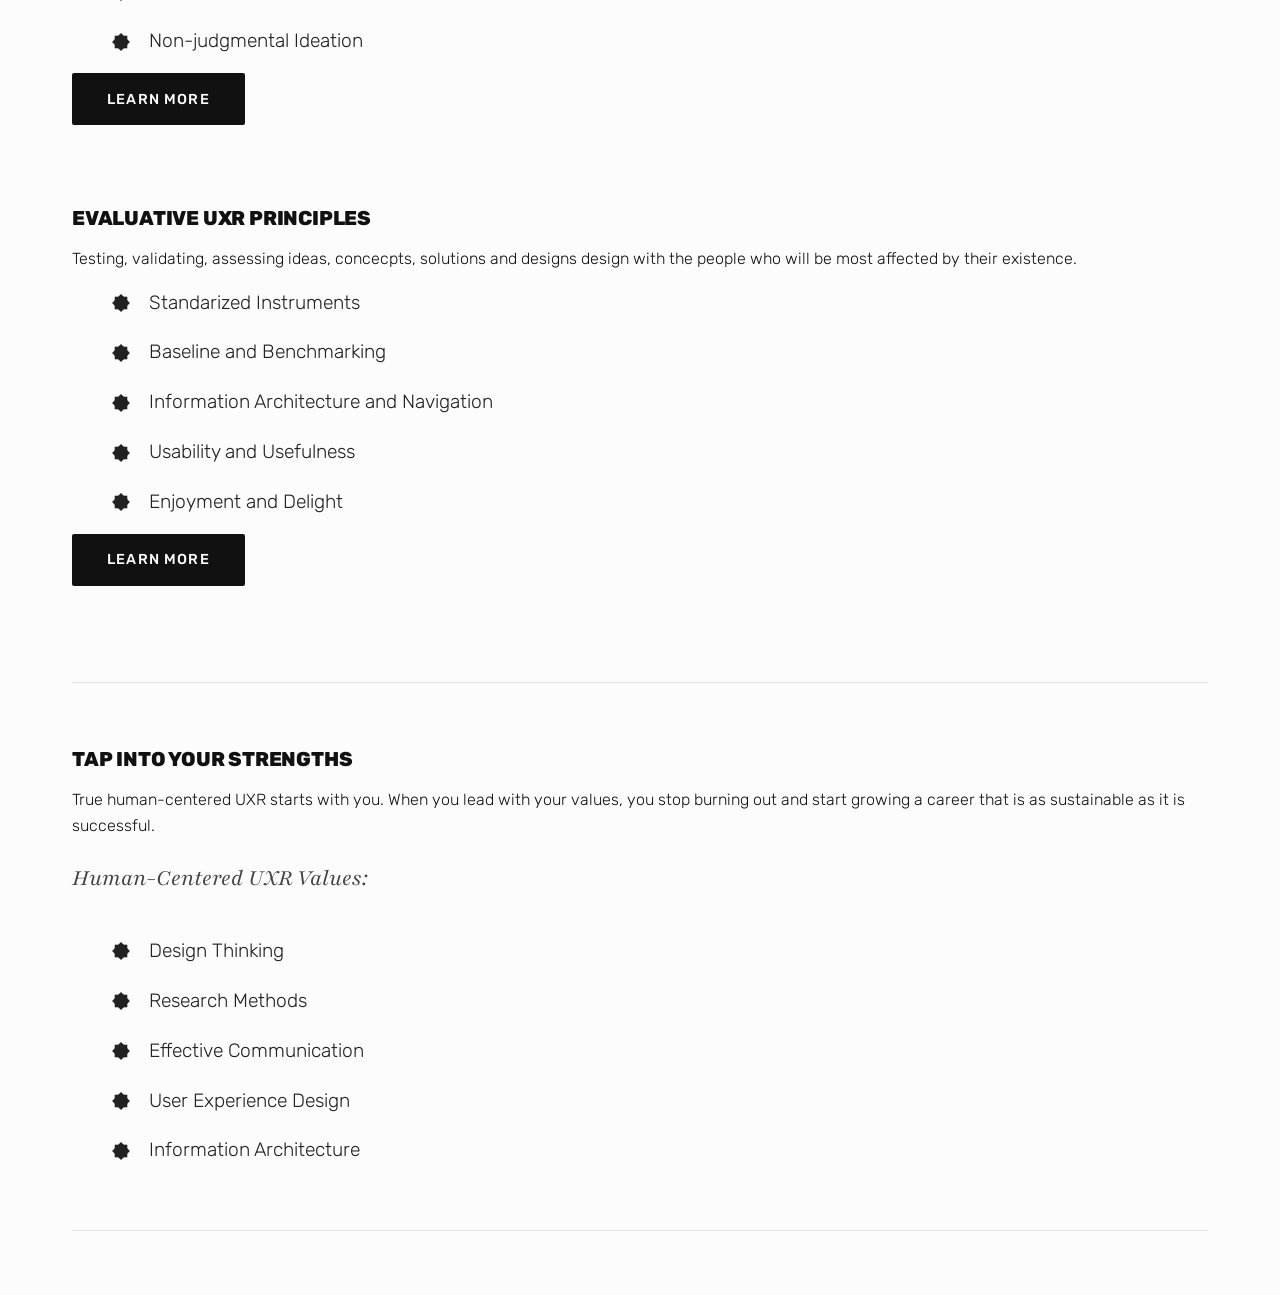
==== commit fff55018: "Changed homepage focus to UXR principles" ====
--- a/index.html
+++ b/index.html
@@ -4,9 +4,9 @@
 <head>
     <meta charset="UTF-8">
     <meta name="viewport" content="width=device-width, initial-scale=1.0">
-    <title>Umber - UX Design & Research Coaching for Women in Tech</title>
+    <title>Umber</title>
     <meta name="description"
-        content="Umber provides UX design and UX research coaching services for women in technology. Elevate your design thinking and research skills with expert, personalized mentorship.">
+        content="Umber provides UX design and UX research coaching guidance for people working in the field of user experience.">
 
     <!-- 8-Pointed Star Favicon Data URI -->
     <link rel="icon" type="image/svg+xml"
@@ -45,98 +45,134 @@
         <main>
             <section class="hero">
                 <h1 class="display-message">
-                    <span class="highlight-red">UX coaching <br> for women</span>
+                    <span class="highlight-red">User Experience Principles and Methods</span>
                 </h1>
                 <h2 class="">
-                    in the male dominated tech industry.
+                    From Discovery to Delivery.
                 </h2>
-                <!-- <p class="sub-headline">
-                    <br> The first coaching session is free.
-                </p> -->
+               
 
                 <div class="cta-links-wrapper">
                     <a href="#work-together" class="coastline-link">Learn more</a>
-                    <!-- <button id="hero-manifesto-trigger" class="coastline-link">The Woman-First Perspective</button> -->
+                   
                 </div>
             </section>
 
             <div class="divider"></div>
-
-
 
             <section class="capabilities-section" id="work-together">
                 <div class="intro-content">
-                    <h2 class="section-header-display"> Break the ceiling. Grow your ux career.</h2>
-                    <!-- <p>You’re a woman in UX navigating an industry that wasn't built for you. That environment creates tension that limits your growth, but you don't have to navigate it alone.</p> -->
-                    <!-- <p>I’m a UX Researcher turned Coach. I help women working in the male-dominated tech industry grow their UX careers.</p> -->
-                    <p>Work with a UX coach to achieve your early to mid-career milestones.</p>
-                </div>
-                <!-- <h3 class="capabilities-subheader">Achieve your career milestones:</h3> -->
-                <ul class="capabilities-list">
-                    <li>
-                        <svg class="star-icon" viewBox="0 0 100 100">
-                            <use href="#eight-pointed-star" />
-                        </svg>
-                        Land your next UX role in a competitive market
-                    </li>
-                    <li>
-                        <svg class="star-icon" viewBox="0 0 100 100">
-                            <use href="#eight-pointed-star" />
-                        </svg>
-                        Influence cross-functional teams without burnout.
-                    </li>
-                    <li>
-                        <svg class="star-icon" viewBox="0 0 100 100">
-                            <use href="#eight-pointed-star" />
-                        </svg>
-                        Present strategy to executives (and get the buy-in you need).
-                    </li>
-                    <li>
-                        <svg class="star-icon" viewBox="0 0 100 100">
-                            <use href="#eight-pointed-star" />
-                        </svg>
-                        Secure the promotion you've earned.
-                    </li>
-
-
-
-
-                </ul>
-                <!-- <ul class="capabilities-list">
-                    <li>
-                        <svg class="star-icon" viewBox="0 0 100 100"><use href="#eight-pointed-star"/></svg>
-                        UX Design & UX Research
-                    </li>
-                     <li>
-                        <svg class="star-icon" viewBox="0 0 100 100"><use href="#eight-pointed-star"/></svg>
-                        Design Thinking
-                    </li>
-                    <li>
-                        <svg class="star-icon" viewBox="0 0 100 100"><use href="#eight-pointed-star"/></svg>
-                        Deliverable Refinement
-                    </li>
-                    <li>
-                        <svg class="star-icon" viewBox="0 0 100 100"><use href="#eight-pointed-star"/></svg>
-                        Stakeholder Communication
-                    </li>
-                    <li>
-                        <svg class="star-icon" viewBox="0 0 100 100"><use href="#eight-pointed-star"/></svg>
-                        Portfolio Presentation
-                    </li>
-                    <li>
-                        <svg class="star-icon" viewBox="0 0 100 100"><use href="#eight-pointed-star"/></svg>
-                        Interview Preparation 
-                    </li>
-                    <li>
-                        <svg class="star-icon" viewBox="0 0 100 100"><use href="#eight-pointed-star"/></svg>
-                        Information Architecture
-                    </li>
-                  
-                </ul> -->
+                    <h2 class="section-header-display"> Discovery UXR Principles</h2>
+                    <p>User Experience Research (UXR) is the foundation of great user experiences. It helps us understand our users, their needs, and the problems they face.</p>
+                </div>
+                <ul class="capabilities-list">
+                    <li>
+                        <svg class="star-icon" viewBox="0 0 100 100">
+                            <use href="#eight-pointed-star" />
+                        </svg>
+                        Empathy
+                    </li>
+                    <li>
+                        <svg class="star-icon" viewBox="0 0 100 100">
+                            <use href="#eight-pointed-star" />
+                        </svg>
+                        Depersonalization
+                    </li>
+                    <li>
+                        <svg class="star-icon" viewBox="0 0 100 100">
+                            <use href="#eight-pointed-star" />
+                        </svg>
+                        The Learner's Mindset
+                    </li>
+                    <li>
+                        <svg class="star-icon" viewBox="0 0 100 100">
+                            <use href="#eight-pointed-star" />
+                        </svg>
+                        Unknown Unknowns
+                    </li>
+                </ul>
 
                 <div class="cta-links-wrapper">
                     <a href="https://calendly.com/umber-umberconsulting/30min" target="_blank" class="calendly-anchor">
-                        <button class="primary-btn" style="cursor: pointer;">Learn How</button>
+                        <button class="primary-btn" style="cursor: pointer;">Learn more</button>
+                    </a>
+                </div>
+            </section>
+
+            <section class="capabilities-section" id="work-together">
+                <div class="intro-content">
+                    <h2 class="section-header-display"> Generative UXR Principles</h2>
+                    <p>The act of applying UXR insights to generate innovative ideas.</p>
+                </div>
+                <ul class="capabilities-list">
+                    <li>
+                        <svg class="star-icon" viewBox="0 0 100 100">
+                            <use href="#eight-pointed-star" />
+                        </svg>
+                        Diversity of Thought
+                    </li>
+                    <li>
+                        <svg class="star-icon" viewBox="0 0 100 100">
+                            <use href="#eight-pointed-star" />
+                        </svg>
+                        Creative Solicitation 
+                    </li>
+                    <li>
+                        <svg class="star-icon" viewBox="0 0 100 100">
+                            <use href="#eight-pointed-star" />
+                        </svg>
+                        Non-judgmental Ideation
+                    </li>
+                </ul>
+
+                <div class="cta-links-wrapper">
+                    <a href="https://calendly.com/umber-umberconsulting/30min" target="_blank" class="calendly-anchor">
+                        <button class="primary-btn" style="cursor: pointer;">Learn more</button>
+                    </a>
+                </div>
+            </section>
+
+            <section class="capabilities-section" id="work-together">
+                <div class="intro-content">
+                    <h2 class="section-header-display"> Evaluative UXR Principles</h2>
+                    <p>Testing, validating, assessing ideas, concecpts, solutions and designs design with the people who will be most affected by their existence.</p>
+                </div>
+                <ul class="capabilities-list">
+                    <li>
+                        <svg class="star-icon" viewBox="0 0 100 100">
+                            <use href="#eight-pointed-star" />
+                        </svg>
+                        Standarized Instruments
+                    </li>
+                    <li>
+                        <svg class="star-icon" viewBox="0 0 100 100">
+                            <use href="#eight-pointed-star" />
+                        </svg>
+                       Baseline and Benchmarking
+                    </li>
+                    <li>
+                        <svg class="star-icon" viewBox="0 0 100 100">
+                            <use href="#eight-pointed-star" />
+                        </svg>
+                        Information Architecture and Navigation
+                    </li>
+                    <li>
+                        <svg class="star-icon" viewBox="0 0 100 100">
+                            <use href="#eight-pointed-star" />
+                        </svg>
+                        Usability and Usefulness
+                    </li>
+                    <li>
+                        <svg class="star-icon" viewBox="0 0 100 100">
+                            <use href="#eight-pointed-star" />
+                        </svg>
+                        Enjoyment and Delight
+                    </li>
+                </ul>
+
+                <div class="cta-links-wrapper">
+                    <a href="https://calendly.com/umber-umberconsulting/30min" target="_blank" class="calendly-anchor">
+                        <button class="primary-btn" style="cursor: pointer;">Learn more</button>
                     </a>
                 </div>
             </section>
@@ -146,12 +182,12 @@
             <section class="mission-section" id="">
                 <div class="mission-content">
                     <h2 class="section-header-display"> Tap into your strengths</h2>
-                    <p>The tech industry is often dominated by burnout and a bro culture, prioritizing efficiency over people. UX coaching is here to help you do the opposite. </p>
+                   
                         
-                        <p>True human-centered UX starts with you. When you lead with your values, you stop burning out and start growing a career that is as sustainable as it is successful.</p>
+                        <p>True human-centered UXR starts with you. When you lead with your values, you stop burning out and start growing a career that is as sustainable as it is successful.</p>
                 </div>
                 <h3 class="credentials-subheader">
-                    Human-Centered UX Values:
+                    Human-Centered UXR Values:
                 </h3>
 
                 <ul class="capabilities-list">
@@ -193,123 +229,6 @@
                 </ul>
                 
             </section>
-
-            <div class="divider"></div>
-
-            <section class="credentials-section">
-                <h2 class="section-header-display">You're in good company. </h2>
-                <h3 class="credentials-subheader">
-                    I've worked with UX professionals at these companies.
-                </h3>
-
-                <div class="logo-ticker-container">
-                    <div class="logo-ticker-track">
-                        <!-- Logo Ticker content -->
-                        <div class="logo-box"><img src="/images/seiu.svg" alt="SEIU" class="logo-svg"></div>
-                        <div class="logo-box"><img src="/images/university-of-michigan-3.svg"
-                                alt="University of Michigan" class="logo-svg"></div>
-                        <div class="logo-box"><img src="/images/microsoft-6.svg" alt="Microsoft" class="logo-svg"></div>
-                        <div class="logo-box"><img src="/images/youtube-6.svg" alt="YouTube" class="logo-svg"></div>
-                        <div class="logo-box"><img src="/images/figma-icon.svg" alt="Figma" class="logo-svg"></div>
-                        <div class="logo-box"><img src="/images/logo-amazon.svg" alt="Amazon" class="logo-svg"></div>
-                        <div class="logo-box"><img src="/images/seiu.svg" alt="SEIU" class="logo-svg"></div>
-                        <div class="logo-box"><img src="/images/university-of-michigan-3.svg"
-                                alt="University of Michigan" class="logo-svg"></div>
-                        <div class="logo-box"><img src="/images/microsoft-6.svg" alt="Microsoft" class="logo-svg"></div>
-                        <div class="logo-box"><img src="/images/youtube-6.svg" alt="YouTube" class="logo-svg"></div>
-                        <div class="logo-box"><img src="/images/figma-icon.svg" alt="Figma" class="logo-svg"></div>
-                        <div class="logo-box"><img src="/images/logo-amazon.svg" alt="Amazon" class="logo-svg"></div>
-
-                    </div>
-                </div>
-            </section>
-
-
-            <div class="divider"></div>
-
-            <!-- <section class="about-section" id="manifesto-section">
-                <div class="manifesto-lead">
-                    Human-Centered Design Coaching .
-                    <span>This is a human-first perspective to design.</span>
-                </div>
-
-                <div class="about-content">
-                    <input type="checkbox" id="read-more-toggle">
-                    
-                    <p>
-                        Tech is predominantly male. A woman's perspective is routinely sidelined to the detriment of us all. Tech needs to be molded by women. This is my women-first perspective to practicing UX Design and UX Research in the tech industry.
-                    </p>
-                    <p>
-                        I believe the software and environments we design for people should be intuitive, usable, and delightful. I have worked at fast-paced startups, and I have consulted with Fortune 50 companies, MAANG companies, and publicly traded tech corporations. 
-                    </p>
-                    <p>
-                        My perspective is built for UX professionals who want to deeply mature their craft and practice while navigating a male-dominated environment.
-                    </p>
-
-                    <div class="read-more-target">
-                        <p>
-                            In tech, men control the pace of work. The woman-first lens flips this paradigm completely. It requires changing the default behavior mechanics of how you show up in digital spaces daily.
-                        </p>
-
-                        <div class="framework-block">
-                            <div class="framework-title">Be Woman First To:</div>
-                            <ul class="framework-list first-list">
-                                <li>Enter the meeting room</li>
-                                <li>Turn on your camera</li>
-                                <li>Respond in lines of communication</li>
-                                <li>Push the execution update</li>
-                                <li>Summarize the alignment</li>
-                            </ul>
-
-                            <div class="framework-title">Be Woman Last To:</div>
-                            <ul class="framework-list last-list">
-                                <li>Organize secondary administrative tasks</li>
-                                <li>Remind others of basic responsibilities</li>
-                                <li>Clean up administrative messes</li>
-                            </ul>
-                        </div>
-
-                        <p>
-                            This means forgoing default subordinate roles in favor of taking absolute control of the pace of work.
-                        </p>
-
-                        <div class="consequences-container">
-                            <div class="consequence-card">
-                                <div class="consequence-num">1st Order</div>
-                                <div class="consequence-text">You will instantly become significantly more valuable to your immediate team.</div>
-                            </div>
-                            <div class="consequence-card">
-                                <div class="consequence-num">2nd Order</div>
-                                <div class="consequence-text">You will secure actual organizational power and leverage.</div>
-                            </div>
-                            <div class="consequence-card threat">
-                                <div class="consequence-num">3rd Order</div>
-                                <div class="consequence-text">You will become a direct threat to the male-tech-complex.</div>
-                            </div>
-                        </div>
-                    </div>
-                    
-                    <label for="read-more-toggle" class="coastline-link read-more-trigger">The Woman-First Perspective</label>
-                </div>
-            </section> -->
-<div class="about-and-how">
-    <h2 class="section-header-display">My background is your blueprint</h2>
-    <p>I spent years as a UX Researcher navigating the same high-pressure, “bro-culture” environments you’re facing now. I’ve seen firsthand that your success isn't just about the quality of your work, it's about how you navigate the room, influence stakeholders, and advocate for your value.</p>
-    
-    <p>I don't believe in fluff; I believe in results. My coaching combines tactical career strategy with the unwavering support you need to push past systemic barriers. Here is how we get to work:</p>
-
-<ul class="methodology-list">
-    <li><strong>Audit:</strong> We start with a discovery session to meet, align on your vision, and pinpoint the exact career milestone you’re aiming for.</li>
-    <li><strong>Strategize:</strong> We bridge the gap between where you are and where you want to be by identifying your specific skills gaps and the growth areas that matter most.</li>
-    <li><strong>Execute:</strong> We turn theory into reality through deliberate practice—mock interviews, presentation rehearsals, and real-time feedback—to ensure you’re ready to perform when it counts.</li>
-</ul>
-<p>Ready to grow your UX career?</p>
-</div>
-            <div class="cta-links-wrapper">
-                <a href="https://calendly.com/umber-umberconsulting/30min" target="_blank" class="calendly-anchor">
-                    <button class="primary-btn" style="cursor: pointer;">Book a Free Session</button>
-                </a>
-            </div>
 
             <div class="divider"></div>
 
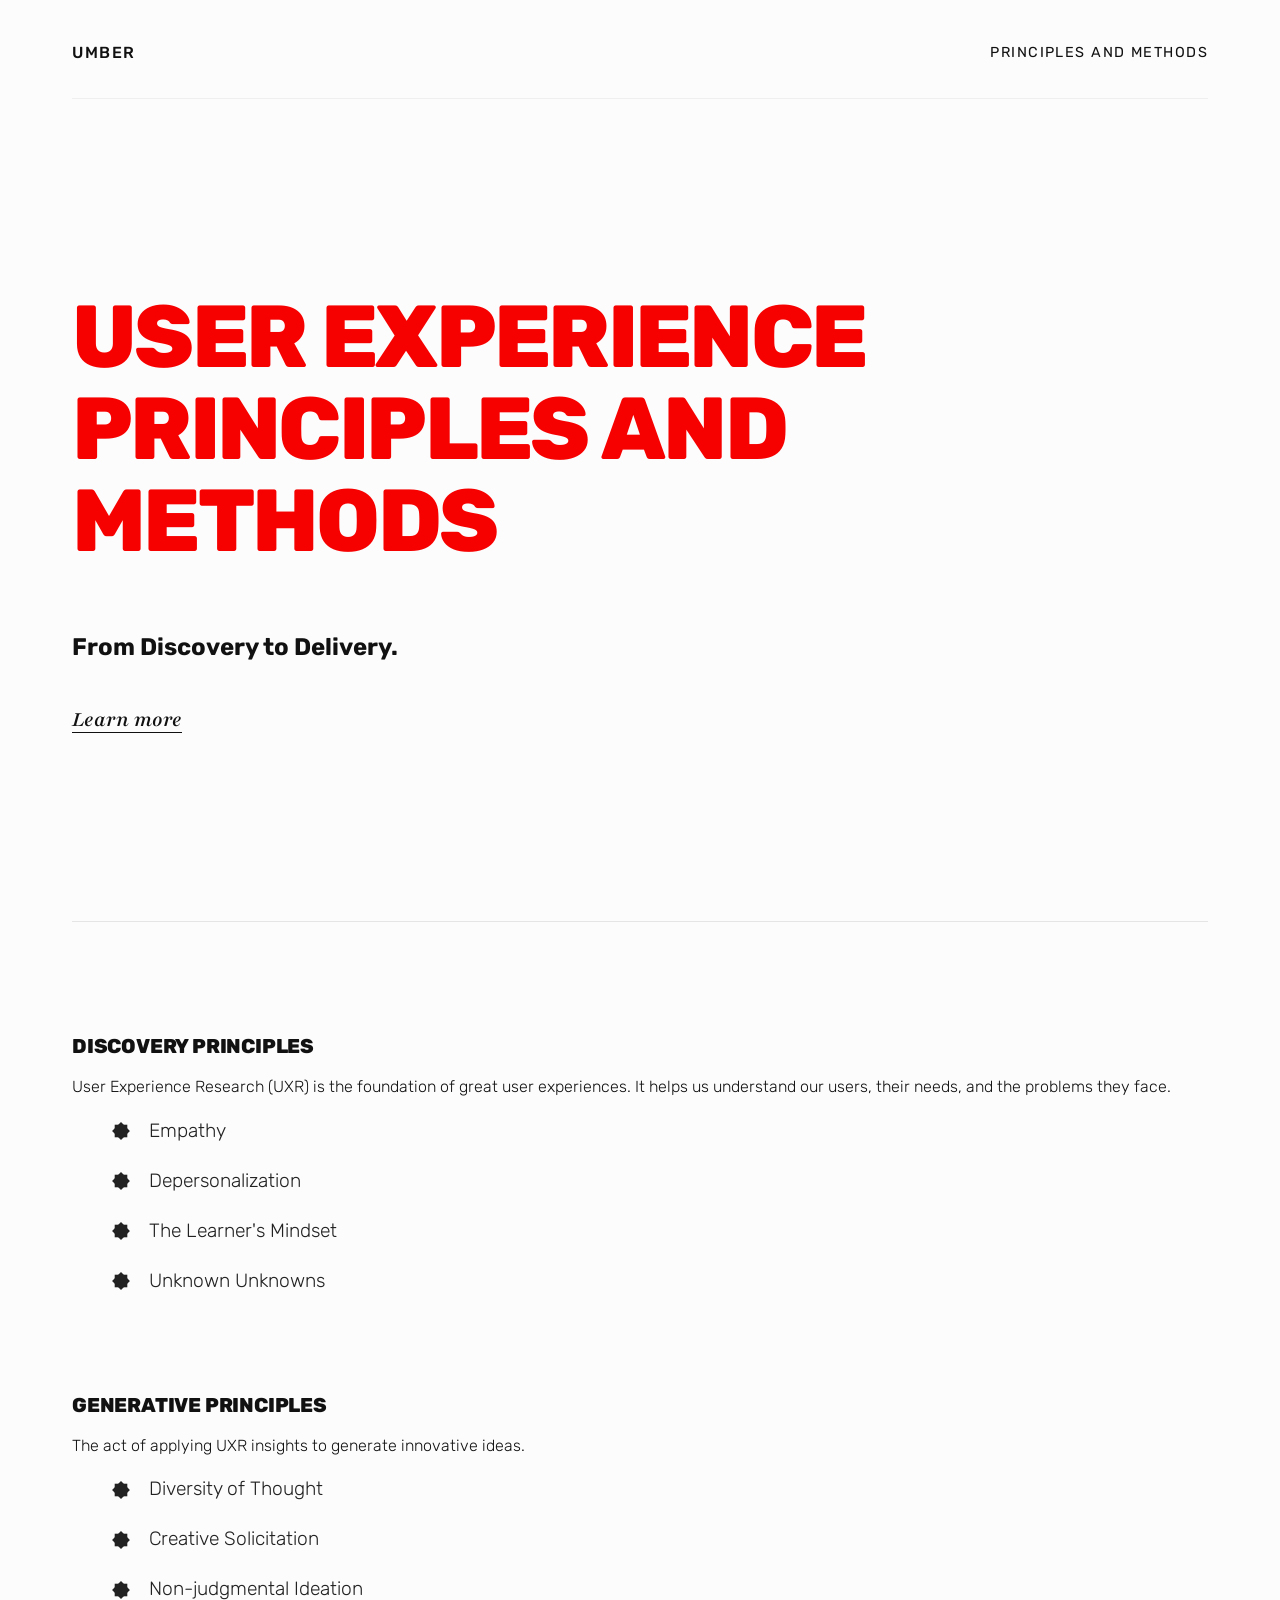
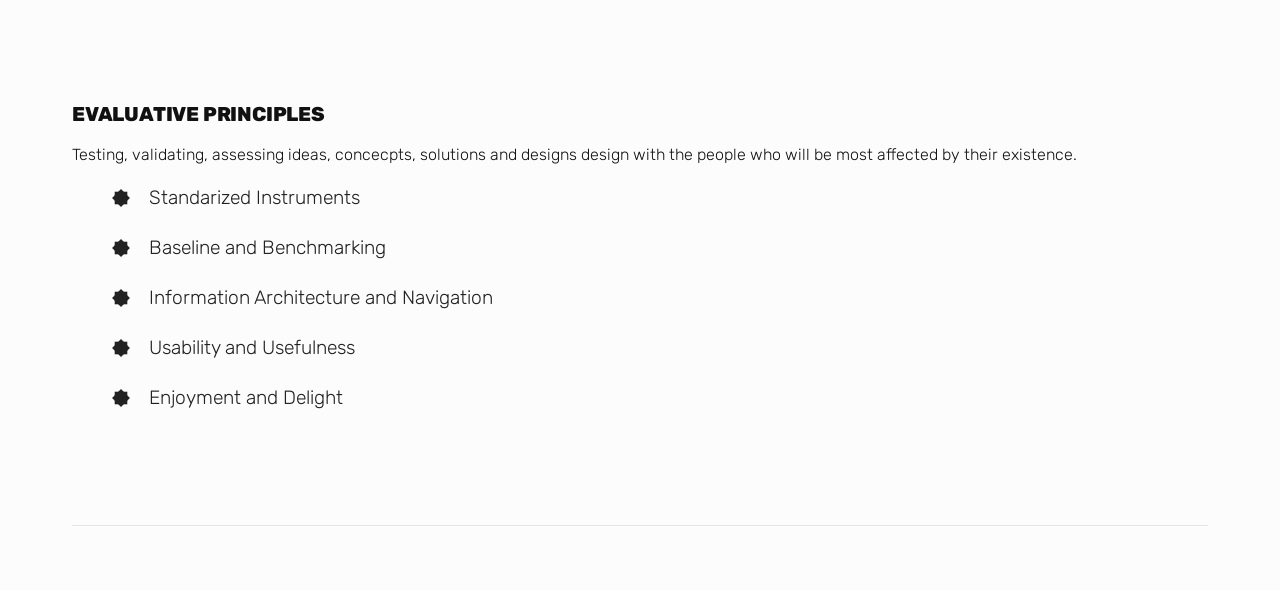
==== commit da564e88: "edited new homepage" ====
--- a/index.html
+++ b/index.html
@@ -38,7 +38,8 @@
         <header id="top">
             <a href="#top" class="logo">Umber</a>
             <nav class="nav-links">
-                <a href="about.html" class="nav-link">About</a>
+                <a href="#work-together" class="nav-link">Principles and Methods</a>
+                
             </nav>
         </header>
 
@@ -62,7 +63,7 @@
 
             <section class="capabilities-section" id="work-together">
                 <div class="intro-content">
-                    <h2 class="section-header-display"> Discovery UXR Principles</h2>
+                    <h2 class="section-header-display"> Discovery Principles</h2>
                     <p>User Experience Research (UXR) is the foundation of great user experiences. It helps us understand our users, their needs, and the problems they face.</p>
                 </div>
                 <ul class="capabilities-list">
@@ -92,16 +93,12 @@
                     </li>
                 </ul>
 
-                <div class="cta-links-wrapper">
-                    <a href="https://calendly.com/umber-umberconsulting/30min" target="_blank" class="calendly-anchor">
-                        <button class="primary-btn" style="cursor: pointer;">Learn more</button>
-                    </a>
-                </div>
+             
             </section>
 
             <section class="capabilities-section" id="work-together">
                 <div class="intro-content">
-                    <h2 class="section-header-display"> Generative UXR Principles</h2>
+                    <h2 class="section-header-display"> Generative Principles</h2>
                     <p>The act of applying UXR insights to generate innovative ideas.</p>
                 </div>
                 <ul class="capabilities-list">
@@ -125,16 +122,12 @@
                     </li>
                 </ul>
 
-                <div class="cta-links-wrapper">
-                    <a href="https://calendly.com/umber-umberconsulting/30min" target="_blank" class="calendly-anchor">
-                        <button class="primary-btn" style="cursor: pointer;">Learn more</button>
-                    </a>
-                </div>
+               
             </section>
 
             <section class="capabilities-section" id="work-together">
                 <div class="intro-content">
-                    <h2 class="section-header-display"> Evaluative UXR Principles</h2>
+                    <h2 class="section-header-display"> Evaluative Principles</h2>
                     <p>Testing, validating, assessing ideas, concecpts, solutions and designs design with the people who will be most affected by their existence.</p>
                 </div>
                 <ul class="capabilities-list">
@@ -170,64 +163,7 @@
                     </li>
                 </ul>
 
-                <div class="cta-links-wrapper">
-                    <a href="https://calendly.com/umber-umberconsulting/30min" target="_blank" class="calendly-anchor">
-                        <button class="primary-btn" style="cursor: pointer;">Learn more</button>
-                    </a>
-                </div>
-            </section>
-
-            <div class="divider"></div>
-
-            <section class="mission-section" id="">
-                <div class="mission-content">
-                    <h2 class="section-header-display"> Tap into your strengths</h2>
-                   
-                        
-                        <p>True human-centered UXR starts with you. When you lead with your values, you stop burning out and start growing a career that is as sustainable as it is successful.</p>
-                </div>
-                <h3 class="credentials-subheader">
-                    Human-Centered UXR Values:
-                </h3>
-
-                <ul class="capabilities-list">
-                    <li>
-                        <svg class="star-icon" viewBox="0 0 100 100">
-                            <use href="#eight-pointed-star" />
-                        </svg>
-                        Design Thinking
-                    </li>
-                    <li>
-                        <svg class="star-icon" viewBox="0 0 100 100">
-                            <use href="#eight-pointed-star" />
-                        </svg>
-                        Research Methods
-                    </li>
-                    <li>
-                        <svg class="star-icon" viewBox="0 0 100 100">
-                            <use href="#eight-pointed-star" />
-                        </svg>
-                        Effective Communication
-                    </li>
-                    
-                    <li>
-                        <svg class="star-icon" viewBox="0 0 100 100">
-                            <use href="#eight-pointed-star" />
-                        </svg>
-                        User Experience Design
-                    </li>
-                    <li>
-                        <svg class="star-icon" viewBox="0 0 100 100">
-                            <use href="#eight-pointed-star" />
-                        </svg>
-                        Information Architecture
-                    </li>
-
-
-
-
-                </ul>
-                
+            
             </section>
 
             <div class="divider"></div>
